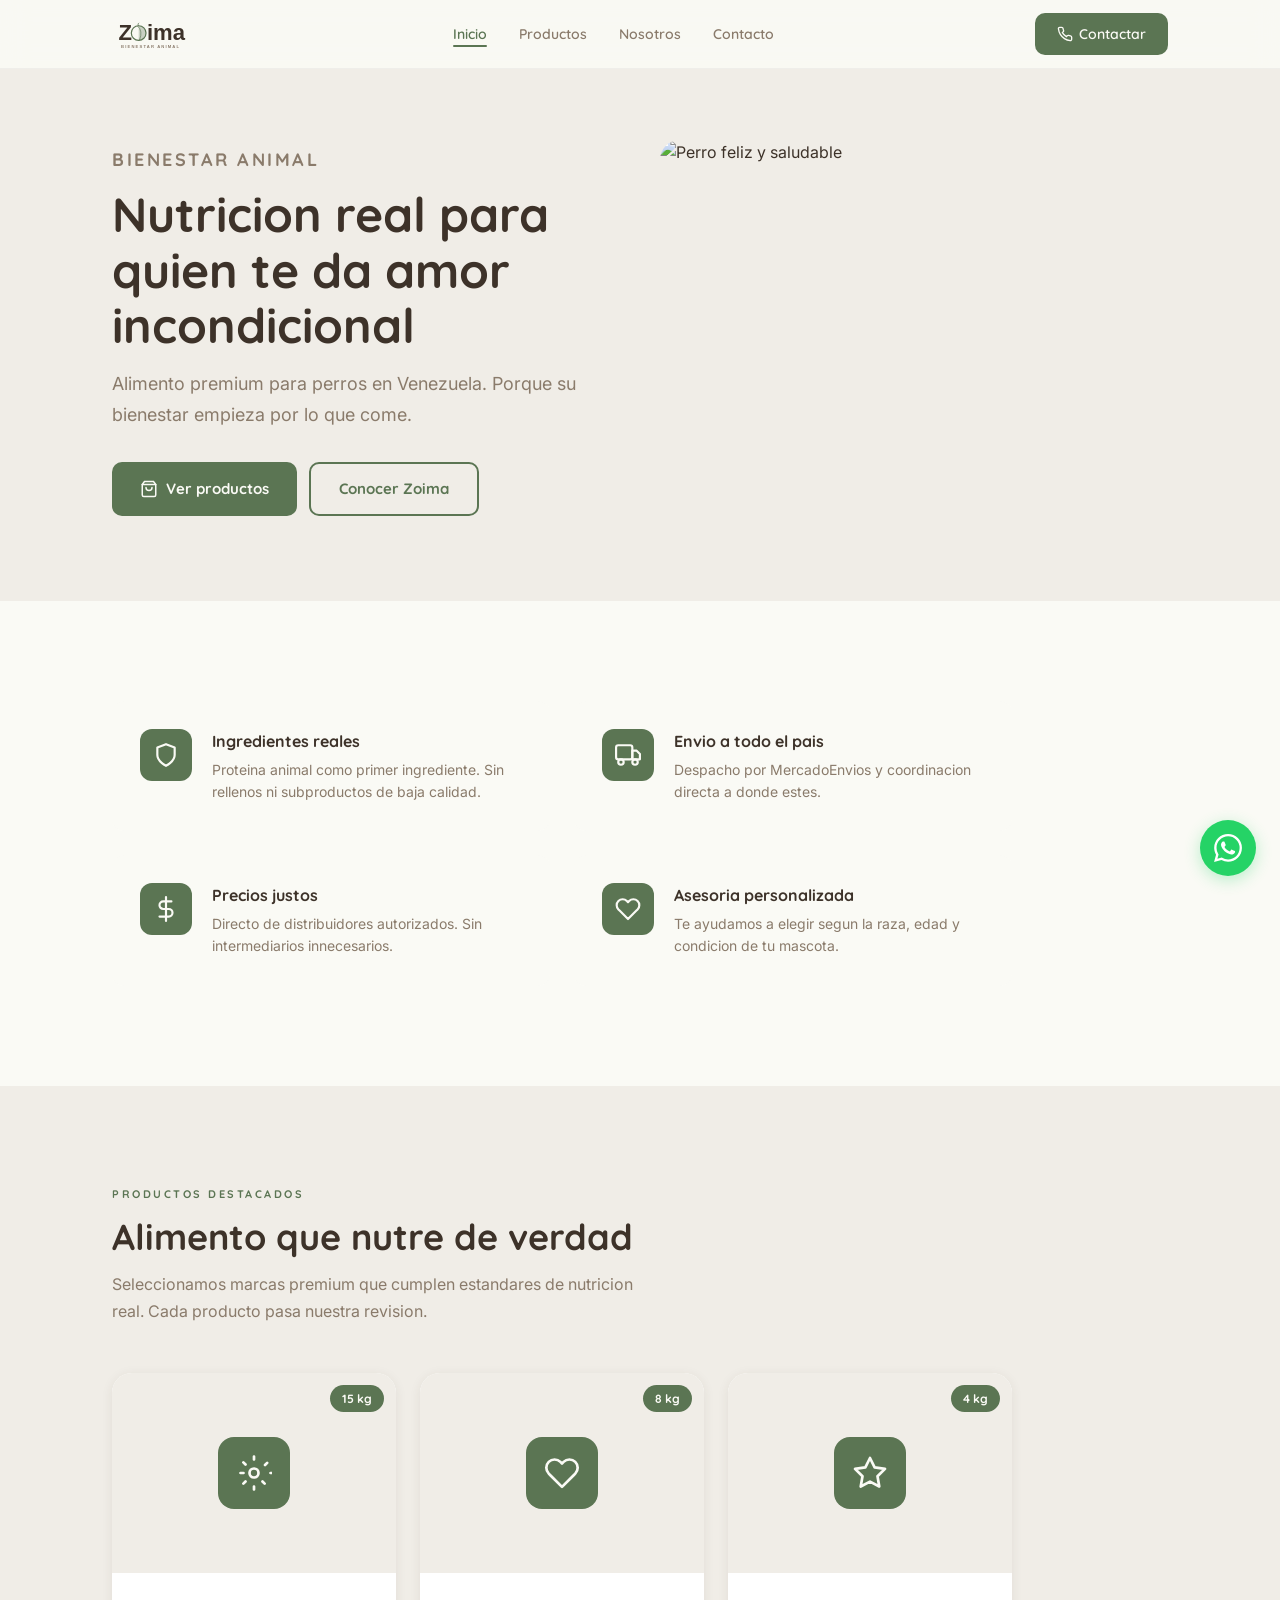
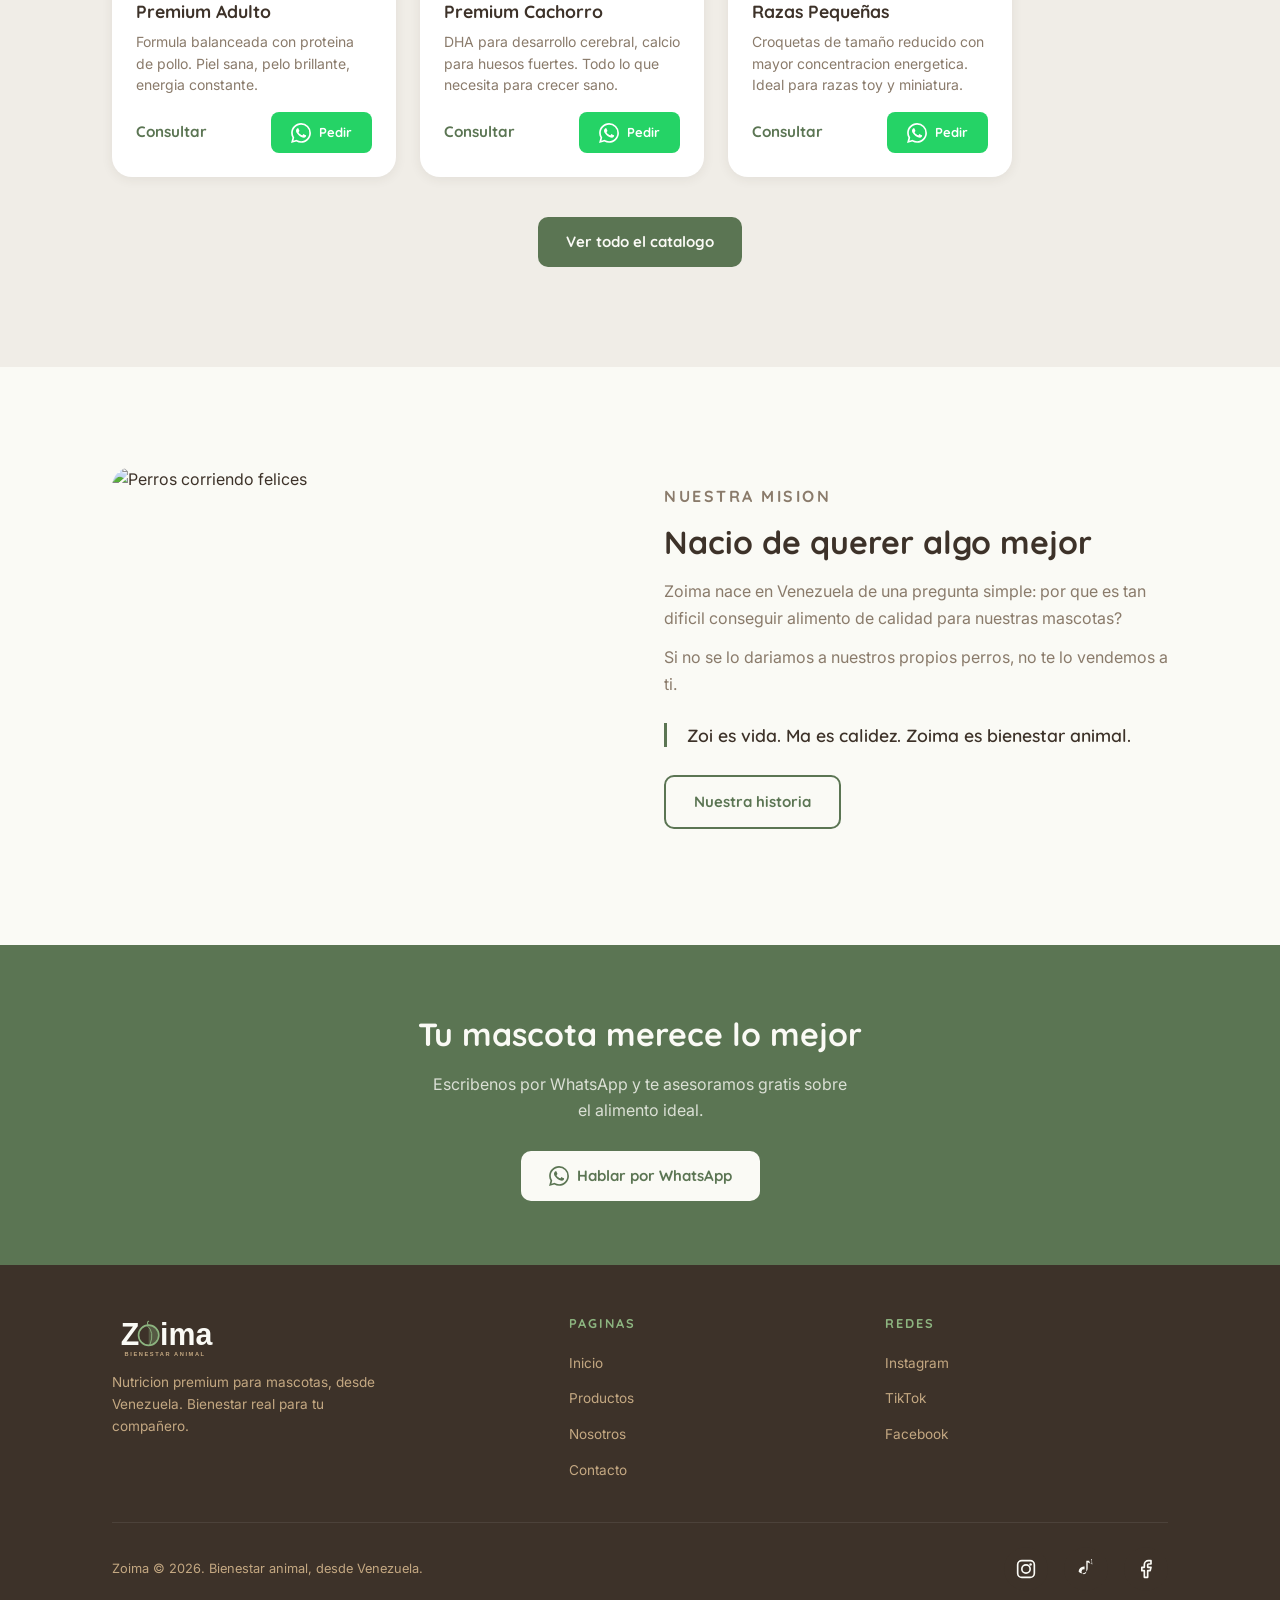
==== index.html @ d924e24e "feat: upgrade to multi-page site with product catalog - 4 pages: home, productos, nosotros, contacto" ====
<!DOCTYPE html>
<html lang="es">
<head>
<meta charset="UTF-8">
<meta name="viewport" content="width=device-width, initial-scale=1.0">
<title>Zoima — Bienestar Animal</title>
<meta name="description" content="Alimento premium para mascotas en Venezuela. Nutricion real para el bienestar de tu compañero.">
<link rel="icon" href="assets/favicon.svg" type="image/svg+xml">
<link rel="apple-touch-icon" href="assets/favicon-192.svg">
<link rel="canonical" href="https://zoi-ma.com/">
<meta property="og:title" content="Zoima — Bienestar Animal">
<meta property="og:description" content="Alimento premium para mascotas en Venezuela. Nutricion real para el bienestar de tu compañero.">
<meta property="og:type" content="website">
<meta property="og:url" content="https://zoi-ma.com/">
<link rel="preconnect" href="https://fonts.googleapis.com">
<link rel="preconnect" href="https://fonts.gstatic.com" crossorigin>
<link href="https://fonts.googleapis.com/css2?family=Quicksand:wght@500;600;700&family=Inter:wght@400;500;600&display=swap" rel="stylesheet">
<link rel="stylesheet" href="styles.css">
</head>
<body>

<!-- NAV -->
<nav id="nav">
  <div class="container">
    <a href="index.html"><img src="assets/logo-completo-claro.svg" alt="Zoima" class="logo-nav"></a>
    <ul class="nav-links">
      <li><a href="index.html" class="active">Inicio</a></li>
      <li><a href="productos.html">Productos</a></li>
      <li><a href="nosotros.html">Nosotros</a></li>
      <li><a href="contacto.html">Contacto</a></li>
    </ul>
    <a href="https://wa.me/584120000000?text=Hola%20Zoima!" class="nav-cta" target="_blank" rel="noopener">
      <svg width="16" height="16" viewBox="0 0 24 24" fill="none" stroke="currentColor" stroke-width="2" stroke-linecap="round"><path d="M22 16.92v3a2 2 0 01-2.18 2 19.79 19.79 0 01-8.63-3.07 19.5 19.5 0 01-6-6 19.79 19.79 0 01-3.07-8.67A2 2 0 014.11 2h3a2 2 0 012 1.72 12.84 12.84 0 00.7 2.81 2 2 0 01-.45 2.11L8.09 9.91a16 16 0 006 6l1.27-1.27a2 2 0 012.11-.45 12.84 12.84 0 002.81.7A2 2 0 0122 16.92z"/></svg>
      Contactar
    </a>
    <button class="hamburger" aria-label="Menu" onclick="document.getElementById('nav').classList.toggle('open')">
      <span></span><span></span><span></span>
    </button>
  </div>
</nav>

<!-- HERO -->
<section class="page-hero">
  <div class="container">
    <div class="page-hero-text">
      <p class="section-label">Bienestar animal</p>
      <h1>Nutricion real para quien te da amor incondicional</h1>
      <p>Alimento premium para perros en Venezuela. Porque su bienestar empieza por lo que come.</p>
      <div style="display:flex;gap:12px;flex-wrap:wrap">
        <a href="productos.html" class="btn btn-primary">
          <svg width="18" height="18" viewBox="0 0 24 24" fill="none" stroke="currentColor" stroke-width="2" stroke-linecap="round"><path d="M6 2L3 6v14a2 2 0 002 2h14a2 2 0 002-2V6l-3-4z"/><line x1="3" y1="6" x2="21" y2="6"/><path d="M16 10a4 4 0 01-8 0"/></svg>
          Ver productos
        </a>
        <a href="nosotros.html" class="btn btn-secondary">Conocer Zoima</a>
      </div>
    </div>
    <div class="page-hero-image">
      <img src="https://images.unsplash.com/photo-1587300003388-59208cc962cb?w=800&q=80&fit=crop" alt="Perro feliz y saludable" loading="eager">
    </div>
  </div>
</section>

<!-- HIGHLIGHTS -->
<section class="section">
  <div class="container">
    <div class="features-grid" style="max-width:900px">
      <div class="feature-card">
        <div class="feature-icon">
          <svg viewBox="0 0 24 24"><path d="M12 22s8-4 8-10V5l-8-3-8 3v7c0 6 8 10 8 10z"/></svg>
        </div>
        <div>
          <h3>Ingredientes reales</h3>
          <p>Proteina animal como primer ingrediente. Sin rellenos ni subproductos de baja calidad.</p>
        </div>
      </div>
      <div class="feature-card">
        <div class="feature-icon">
          <svg viewBox="0 0 24 24"><rect x="1" y="3" width="15" height="13" rx="2"/><polygon points="16 8 20 8 23 11 23 16 16 16 16 8"/><circle cx="5.5" cy="18.5" r="2.5"/><circle cx="18.5" cy="18.5" r="2.5"/></svg>
        </div>
        <div>
          <h3>Envio a todo el pais</h3>
          <p>Despacho por MercadoEnvios y coordinacion directa a donde estes.</p>
        </div>
      </div>
      <div class="feature-card">
        <div class="feature-icon">
          <svg viewBox="0 0 24 24"><line x1="12" y1="1" x2="12" y2="23"/><path d="M17 5H9.5a3.5 3.5 0 000 7h5a3.5 3.5 0 010 7H6"/></svg>
        </div>
        <div>
          <h3>Precios justos</h3>
          <p>Directo de distribuidores autorizados. Sin intermediarios innecesarios.</p>
        </div>
      </div>
      <div class="feature-card">
        <div class="feature-icon">
          <svg viewBox="0 0 24 24"><path d="M20.84 4.61a5.5 5.5 0 00-7.78 0L12 5.67l-1.06-1.06a5.5 5.5 0 00-7.78 7.78l1.06 1.06L12 21.23l7.78-7.78 1.06-1.06a5.5 5.5 0 000-7.78z"/></svg>
        </div>
        <div>
          <h3>Asesoria personalizada</h3>
          <p>Te ayudamos a elegir segun la raza, edad y condicion de tu mascota.</p>
        </div>
      </div>
    </div>
  </div>
</section>

<!-- PRODUCTOS DESTACADOS -->
<section class="section section-cream">
  <div class="container">
    <p class="section-label">Productos destacados</p>
    <h2 class="section-title">Alimento que nutre de verdad</h2>
    <p class="section-desc">Seleccionamos marcas premium que cumplen estandares de nutricion real. Cada producto pasa nuestra revision.</p>
    <div class="products-grid" style="max-width:900px">

      <a href="https://wa.me/584120000000?text=Hola%20Zoima!%20Me%20interesa%20el%20Alimento%20Premium%20Adulto%2015kg.%20%C2%BFTienen%20disponible?" class="product-card" target="_blank" rel="noopener">
        <div class="product-card-image">
          <div class="product-card-icon">
            <svg viewBox="0 0 24 24"><circle cx="12" cy="12" r="3"/><path d="M12 1v2m0 18v2m-9-11h2m18 0h2m-4.22-6.78l-1.42 1.42M6.34 17.66l-1.42 1.42m0-14.14l1.42 1.42m11.32 11.32l1.42 1.42"/></svg>
          </div>
          <span class="product-badge">15 kg</span>
        </div>
        <div class="product-card-body">
          <h3>Premium Adulto</h3>
          <p>Formula balanceada con proteina de pollo. Piel sana, pelo brillante, energia constante.</p>
          <div class="product-card-footer">
            <span class="product-price">Consultar</span>
            <span class="btn btn-whatsapp btn-sm">
              <svg viewBox="0 0 24 24"><path d="M17.472 14.382c-.297-.149-1.758-.867-2.03-.967-.273-.099-.471-.148-.67.15-.197.297-.767.966-.94 1.164-.173.199-.347.223-.644.075-.297-.15-1.255-.463-2.39-1.475-.883-.788-1.48-1.761-1.653-2.059-.173-.297-.018-.458.13-.606.134-.133.298-.347.446-.52.149-.174.198-.298.298-.497.099-.198.05-.371-.025-.52-.075-.149-.669-1.612-.916-2.207-.242-.579-.487-.5-.669-.51-.173-.008-.371-.01-.57-.01-.198 0-.52.074-.792.372-.272.297-1.04 1.016-1.04 2.479 0 1.462 1.065 2.875 1.213 3.074.149.198 2.096 3.2 5.077 4.487.709.306 1.262.489 1.694.625.712.227 1.36.195 1.871.118.571-.085 1.758-.719 2.006-1.413.248-.694.248-1.289.173-1.413-.074-.124-.272-.198-.57-.347m-5.421 7.403h-.004a9.87 9.87 0 01-5.031-1.378l-.361-.214-3.741.982.998-3.648-.235-.374a9.86 9.86 0 01-1.51-5.26c.001-5.45 4.436-9.884 9.888-9.884 2.64 0 5.122 1.03 6.988 2.898a9.825 9.825 0 012.893 6.994c-.003 5.45-4.437 9.884-9.885 9.884m8.413-18.297A11.815 11.815 0 0012.05 0C5.495 0 .16 5.335.157 11.892c0 2.096.547 4.142 1.588 5.945L.057 24l6.305-1.654a11.882 11.882 0 005.683 1.448h.005c6.554 0 11.89-5.335 11.893-11.893a11.821 11.821 0 00-3.48-8.413z"/></svg>
              Pedir
            </span>
          </div>
        </div>
      </a>

      <a href="https://wa.me/584120000000?text=Hola%20Zoima!%20Me%20interesa%20el%20Alimento%20Premium%20Cachorro%208kg.%20%C2%BFTienen%20disponible?" class="product-card" target="_blank" rel="noopener">
        <div class="product-card-image">
          <div class="product-card-icon">
            <svg viewBox="0 0 24 24"><path d="M20.84 4.61a5.5 5.5 0 00-7.78 0L12 5.67l-1.06-1.06a5.5 5.5 0 00-7.78 7.78l1.06 1.06L12 21.23l7.78-7.78 1.06-1.06a5.5 5.5 0 000-7.78z"/></svg>
          </div>
          <span class="product-badge">8 kg</span>
        </div>
        <div class="product-card-body">
          <h3>Premium Cachorro</h3>
          <p>DHA para desarrollo cerebral, calcio para huesos fuertes. Todo lo que necesita para crecer sano.</p>
          <div class="product-card-footer">
            <span class="product-price">Consultar</span>
            <span class="btn btn-whatsapp btn-sm">
              <svg viewBox="0 0 24 24"><path d="M17.472 14.382c-.297-.149-1.758-.867-2.03-.967-.273-.099-.471-.148-.67.15-.197.297-.767.966-.94 1.164-.173.199-.347.223-.644.075-.297-.15-1.255-.463-2.39-1.475-.883-.788-1.48-1.761-1.653-2.059-.173-.297-.018-.458.13-.606.134-.133.298-.347.446-.52.149-.174.198-.298.298-.497.099-.198.05-.371-.025-.52-.075-.149-.669-1.612-.916-2.207-.242-.579-.487-.5-.669-.51-.173-.008-.371-.01-.57-.01-.198 0-.52.074-.792.372-.272.297-1.04 1.016-1.04 2.479 0 1.462 1.065 2.875 1.213 3.074.149.198 2.096 3.2 5.077 4.487.709.306 1.262.489 1.694.625.712.227 1.36.195 1.871.118.571-.085 1.758-.719 2.006-1.413.248-.694.248-1.289.173-1.413-.074-.124-.272-.198-.57-.347m-5.421 7.403h-.004a9.87 9.87 0 01-5.031-1.378l-.361-.214-3.741.982.998-3.648-.235-.374a9.86 9.86 0 01-1.51-5.26c.001-5.45 4.436-9.884 9.888-9.884 2.64 0 5.122 1.03 6.988 2.898a9.825 9.825 0 012.893 6.994c-.003 5.45-4.437 9.884-9.885 9.884m8.413-18.297A11.815 11.815 0 0012.05 0C5.495 0 .16 5.335.157 11.892c0 2.096.547 4.142 1.588 5.945L.057 24l6.305-1.654a11.882 11.882 0 005.683 1.448h.005c6.554 0 11.89-5.335 11.893-11.893a11.821 11.821 0 00-3.48-8.413z"/></svg>
              Pedir
            </span>
          </div>
        </div>
      </a>

      <a href="https://wa.me/584120000000?text=Hola%20Zoima!%20Me%20interesa%20el%20Alimento%20Razas%20Peque%C3%B1as%204kg.%20%C2%BFTienen%20disponible?" class="product-card" target="_blank" rel="noopener">
        <div class="product-card-image">
          <div class="product-card-icon">
            <svg viewBox="0 0 24 24"><polygon points="12 2 15.09 8.26 22 9.27 17 14.14 18.18 21.02 12 17.77 5.82 21.02 7 14.14 2 9.27 8.91 8.26"/></svg>
          </div>
          <span class="product-badge">4 kg</span>
        </div>
        <div class="product-card-body">
          <h3>Razas Pequeñas</h3>
          <p>Croquetas de tamaño reducido con mayor concentracion energetica. Ideal para razas toy y miniatura.</p>
          <div class="product-card-footer">
            <span class="product-price">Consultar</span>
            <span class="btn btn-whatsapp btn-sm">
              <svg viewBox="0 0 24 24"><path d="M17.472 14.382c-.297-.149-1.758-.867-2.03-.967-.273-.099-.471-.148-.67.15-.197.297-.767.966-.94 1.164-.173.199-.347.223-.644.075-.297-.15-1.255-.463-2.39-1.475-.883-.788-1.48-1.761-1.653-2.059-.173-.297-.018-.458.13-.606.134-.133.298-.347.446-.52.149-.174.198-.298.298-.497.099-.198.05-.371-.025-.52-.075-.149-.669-1.612-.916-2.207-.242-.579-.487-.5-.669-.51-.173-.008-.371-.01-.57-.01-.198 0-.52.074-.792.372-.272.297-1.04 1.016-1.04 2.479 0 1.462 1.065 2.875 1.213 3.074.149.198 2.096 3.2 5.077 4.487.709.306 1.262.489 1.694.625.712.227 1.36.195 1.871.118.571-.085 1.758-.719 2.006-1.413.248-.694.248-1.289.173-1.413-.074-.124-.272-.198-.57-.347m-5.421 7.403h-.004a9.87 9.87 0 01-5.031-1.378l-.361-.214-3.741.982.998-3.648-.235-.374a9.86 9.86 0 01-1.51-5.26c.001-5.45 4.436-9.884 9.888-9.884 2.64 0 5.122 1.03 6.988 2.898a9.825 9.825 0 012.893 6.994c-.003 5.45-4.437 9.884-9.885 9.884m8.413-18.297A11.815 11.815 0 0012.05 0C5.495 0 .16 5.335.157 11.892c0 2.096.547 4.142 1.588 5.945L.057 24l6.305-1.654a11.882 11.882 0 005.683 1.448h.005c6.554 0 11.89-5.335 11.893-11.893a11.821 11.821 0 00-3.48-8.413z"/></svg>
              Pedir
            </span>
          </div>
        </div>
      </a>

    </div>
    <div style="text-align:center;margin-top:40px">
      <a href="productos.html" class="btn btn-primary">Ver todo el catalogo</a>
    </div>
  </div>
</section>

<!-- BRAND STORY SPLIT -->
<section class="section">
  <div class="container">
    <div class="split">
      <div class="split-image">
        <img src="https://images.unsplash.com/photo-1548199973-03cce0bbc87b?w=800&q=80&fit=crop" alt="Perros corriendo felices" loading="lazy">
      </div>
      <div class="split-text">
        <p class="section-label">Nuestra mision</p>
        <h2>Nacio de querer algo mejor</h2>
        <p>Zoima nace en Venezuela de una pregunta simple: por que es tan dificil conseguir alimento de calidad para nuestras mascotas?</p>
        <p>Si no se lo dariamos a nuestros propios perros, no te lo vendemos a ti.</p>
        <blockquote>Zoi es vida. Ma es calidez. Zoima es bienestar animal.</blockquote>
        <div style="margin-top:28px">
          <a href="nosotros.html" class="btn btn-secondary">Nuestra historia</a>
        </div>
      </div>
    </div>
  </div>
</section>

<!-- CTA BANNER -->
<section class="cta-banner">
  <div class="container">
    <h2>Tu mascota merece lo mejor</h2>
    <p>Escribenos por WhatsApp y te asesoramos gratis sobre el alimento ideal.</p>
    <a href="https://wa.me/584120000000?text=Hola%20Zoima!%20Necesito%20asesoria%20para%20el%20alimento%20de%20mi%20mascota." class="btn" target="_blank" rel="noopener">
      <svg width="20" height="20" viewBox="0 0 24 24" fill="currentColor"><path d="M17.472 14.382c-.297-.149-1.758-.867-2.03-.967-.273-.099-.471-.148-.67.15-.197.297-.767.966-.94 1.164-.173.199-.347.223-.644.075-.297-.15-1.255-.463-2.39-1.475-.883-.788-1.48-1.761-1.653-2.059-.173-.297-.018-.458.13-.606.134-.133.298-.347.446-.52.149-.174.198-.298.298-.497.099-.198.05-.371-.025-.52-.075-.149-.669-1.612-.916-2.207-.242-.579-.487-.5-.669-.51-.173-.008-.371-.01-.57-.01-.198 0-.52.074-.792.372-.272.297-1.04 1.016-1.04 2.479 0 1.462 1.065 2.875 1.213 3.074.149.198 2.096 3.2 5.077 4.487.709.306 1.262.489 1.694.625.712.227 1.36.195 1.871.118.571-.085 1.758-.719 2.006-1.413.248-.694.248-1.289.173-1.413-.074-.124-.272-.198-.57-.347m-5.421 7.403h-.004a9.87 9.87 0 01-5.031-1.378l-.361-.214-3.741.982.998-3.648-.235-.374a9.86 9.86 0 01-1.51-5.26c.001-5.45 4.436-9.884 9.888-9.884 2.64 0 5.122 1.03 6.988 2.898a9.825 9.825 0 012.893 6.994c-.003 5.45-4.437 9.884-9.885 9.884m8.413-18.297A11.815 11.815 0 0012.05 0C5.495 0 .16 5.335.157 11.892c0 2.096.547 4.142 1.588 5.945L.057 24l6.305-1.654a11.882 11.882 0 005.683 1.448h.005c6.554 0 11.89-5.335 11.893-11.893a11.821 11.821 0 00-3.48-8.413z"/></svg>
      Hablar por WhatsApp
    </a>
  </div>
</section>

<!-- FOOTER -->
<footer>
  <div class="container">
    <div class="footer-grid">
      <div class="footer-brand">
        <img src="assets/logo-completo-oscuro.svg" alt="Zoima" class="footer-logo">
        <p>Nutricion premium para mascotas, desde Venezuela. Bienestar real para tu compañero.</p>
      </div>
      <div class="footer-links">
        <h4>Paginas</h4>
        <ul>
          <li><a href="index.html">Inicio</a></li>
          <li><a href="productos.html">Productos</a></li>
          <li><a href="nosotros.html">Nosotros</a></li>
          <li><a href="contacto.html">Contacto</a></li>
        </ul>
      </div>
      <div class="footer-links">
        <h4>Redes</h4>
        <ul>
          <li><a href="#" target="_blank" rel="noopener">Instagram</a></li>
          <li><a href="#" target="_blank" rel="noopener">TikTok</a></li>
          <li><a href="#" target="_blank" rel="noopener">Facebook</a></li>
        </ul>
      </div>
    </div>
    <div class="footer-bottom">
      <p>Zoima &copy; 2026. Bienestar animal, desde Venezuela.</p>
      <div class="redes">
        <a href="#" aria-label="Instagram" target="_blank" rel="noopener"><svg viewBox="0 0 24 24"><rect x="2" y="2" width="20" height="20" rx="5" ry="5" fill="none" stroke="currentColor" stroke-width="2"/><circle cx="12" cy="12" r="5" fill="none" stroke="currentColor" stroke-width="2"/><circle cx="17.5" cy="6.5" r="1.5" fill="currentColor" stroke="none"/></svg></a>
        <a href="#" aria-label="TikTok" target="_blank" rel="noopener"><svg viewBox="0 0 24 24"><path d="M19.59 6.69a4.83 4.83 0 01-3.77-4.25V2h-3.45v13.67a2.89 2.89 0 01-2.88 2.5 2.89 2.89 0 01-2.89-2.89 2.89 2.89 0 012.89-2.89c.28 0 .54.04.79.12V9a6.27 6.27 0 00-.79-.05A6.34 6.34 0 003.15 15.3a6.34 6.34 0 0010.86-4.43v-7a8.16 8.16 0 004.77 1.53v-3.4a4.85 4.85 0 01-.19-5.31z" fill="currentColor"/></svg></a>
        <a href="#" aria-label="Facebook" target="_blank" rel="noopener"><svg viewBox="0 0 24 24"><path d="M18 2h-3a5 5 0 00-5 5v3H7v4h3v8h4v-8h3l1-4h-4V7a1 1 0 011-1h3z" fill="none" stroke="currentColor" stroke-width="2" stroke-linecap="round" stroke-linejoin="round"/></svg></a>
      </div>
    </div>
  </div>
</footer>

<!-- WHATSAPP FLOAT -->
<a href="https://wa.me/584120000000?text=Hola%20Zoima!" class="whatsapp-float" target="_blank" rel="noopener" aria-label="WhatsApp">
  <svg viewBox="0 0 24 24"><path d="M17.472 14.382c-.297-.149-1.758-.867-2.03-.967-.273-.099-.471-.148-.67.15-.197.297-.767.966-.94 1.164-.173.199-.347.223-.644.075-.297-.15-1.255-.463-2.39-1.475-.883-.788-1.48-1.761-1.653-2.059-.173-.297-.018-.458.13-.606.134-.133.298-.347.446-.52.149-.174.198-.298.298-.497.099-.198.05-.371-.025-.52-.075-.149-.669-1.612-.916-2.207-.242-.579-.487-.5-.669-.51-.173-.008-.371-.01-.57-.01-.198 0-.52.074-.792.372-.272.297-1.04 1.016-1.04 2.479 0 1.462 1.065 2.875 1.213 3.074.149.198 2.096 3.2 5.077 4.487.709.306 1.262.489 1.694.625.712.227 1.36.195 1.871.118.571-.085 1.758-.719 2.006-1.413.248-.694.248-1.289.173-1.413-.074-.124-.272-.198-.57-.347m-5.421 7.403h-.004a9.87 9.87 0 01-5.031-1.378l-.361-.214-3.741.982.998-3.648-.235-.374a9.86 9.86 0 01-1.51-5.26c.001-5.45 4.436-9.884 9.888-9.884 2.64 0 5.122 1.03 6.988 2.898a9.825 9.825 0 012.893 6.994c-.003 5.45-4.437 9.884-9.885 9.884m8.413-18.297A11.815 11.815 0 0012.05 0C5.495 0 .16 5.335.157 11.892c0 2.096.547 4.142 1.588 5.945L.057 24l6.305-1.654a11.882 11.882 0 005.683 1.448h.005c6.554 0 11.89-5.335 11.893-11.893a11.821 11.821 0 00-3.48-8.413z"/></svg>
</a>

<script>
window.addEventListener('scroll', () => {
  document.getElementById('nav').classList.toggle('scrolled', window.scrollY > 10);
});
</script>
</body>
</html>
---- styles.css ----
:root {
  --verde: #5B7553;
  --verde-claro: #8DB580;
  --crema: #F0EDE7;
  --terracota: #C47D5A;
  --carbon: #3D3229;
  --hoja: #8DB580;
  --blanco: #FAFAF5;
  --dorado: #C4A882;
  --gris-suave: #8A7B6B;
  --font-display: 'Quicksand', sans-serif;
  --font-body: 'Inter', sans-serif;
  --radius: 12px;
  --radius-lg: 20px;
  --shadow: 0 2px 12px rgba(61, 50, 41, 0.08);
  --shadow-hover: 0 8px 28px rgba(61, 50, 41, 0.14);
  --transition: 0.2s ease-out;
}

*, *::before, *::after { box-sizing: border-box; margin: 0; padding: 0; }
html { scroll-behavior: smooth; }

body {
  font-family: var(--font-body);
  color: var(--carbon);
  background: var(--blanco);
  line-height: 1.6;
  -webkit-font-smoothing: antialiased;
}

img, svg { display: block; max-width: 100%; }
a { color: inherit; text-decoration: none; }

.container {
  width: 100%;
  max-width: 1120px;
  margin: 0 auto;
  padding: 0 20px;
}

/* ─── NAV ─── */
nav {
  position: fixed;
  top: 0; left: 0; right: 0;
  z-index: 100;
  background: rgba(250, 250, 245, 0.92);
  backdrop-filter: blur(14px);
  -webkit-backdrop-filter: blur(14px);
  border-bottom: 1px solid rgba(61, 50, 41, 0.05);
  transition: box-shadow 0.3s ease-out;
}

nav.scrolled { box-shadow: 0 1px 8px rgba(61, 50, 41, 0.08); }

nav .container {
  display: flex;
  align-items: center;
  justify-content: space-between;
  height: 68px;
}

nav .logo-nav { height: 34px; width: auto; }

nav .nav-links {
  display: flex;
  gap: 32px;
  list-style: none;
  font-family: var(--font-display);
  font-weight: 600;
  font-size: 14px;
}

nav .nav-links a {
  color: var(--gris-suave);
  transition: color var(--transition);
  position: relative;
}

nav .nav-links a:hover,
nav .nav-links a.active { color: var(--verde); }

nav .nav-links a.active::after {
  content: '';
  position: absolute;
  bottom: -4px; left: 0; right: 0;
  height: 2px;
  background: var(--verde);
  border-radius: 1px;
}

nav .nav-cta {
  display: inline-flex;
  align-items: center;
  gap: 6px;
  background: var(--verde);
  color: var(--blanco);
  font-family: var(--font-display);
  font-weight: 600;
  font-size: 14px;
  padding: 10px 22px;
  border-radius: 10px;
  transition: background var(--transition);
}

nav .nav-cta:hover { background: #4a6344; }

.hamburger {
  display: none;
  background: none;
  border: none;
  cursor: pointer;
  padding: 8px;
}

.hamburger span {
  display: block;
  width: 22px;
  height: 2px;
  background: var(--carbon);
  margin: 5px 0;
  transition: transform 0.3s ease-out, opacity 0.2s ease-out;
}

/* ─── PAGE HERO ─── */
.page-hero {
  padding: 130px 0 60px;
  background: var(--crema);
}

.page-hero .container {
  display: grid;
  grid-template-columns: 1fr;
  gap: 40px;
  align-items: center;
}

.page-hero-text .section-label {
  margin-bottom: 12px;
}

.page-hero-text h1 {
  font-family: var(--font-display);
  font-weight: 700;
  font-size: clamp(2rem, 5vw, 3rem);
  color: var(--carbon);
  line-height: 1.15;
  margin-bottom: 16px;
}

.page-hero-text p {
  font-size: clamp(1rem, 2vw, 1.125rem);
  color: var(--gris-suave);
  max-width: 480px;
  line-height: 1.7;
  margin-bottom: 32px;
}

.page-hero-image {
  border-radius: var(--radius-lg);
  overflow: hidden;
  aspect-ratio: 4/3;
}

.page-hero-image img {
  width: 100%;
  height: 100%;
  object-fit: cover;
}

/* ─── SECTION BASICS ─── */
.section { padding: 80px 0; }
.section-dark { background: var(--carbon); color: var(--blanco); }
.section-cream { background: var(--crema); }

.section-label {
  font-family: var(--font-display);
  font-weight: 700;
  font-size: 11px;
  text-transform: uppercase;
  letter-spacing: 2.5px;
  color: var(--verde);
  margin-bottom: 12px;
}

.section-dark .section-label { color: var(--hoja); }

.section-title {
  font-family: var(--font-display);
  font-weight: 700;
  font-size: clamp(1.5rem, 3.5vw, 2.25rem);
  color: var(--carbon);
  line-height: 1.2;
  margin-bottom: 12px;
}

.section-dark .section-title { color: var(--blanco); }

.section-desc {
  color: var(--gris-suave);
  font-size: 1rem;
  max-width: 540px;
  line-height: 1.7;
  margin-bottom: 48px;
}

.section-dark .section-desc { color: var(--dorado); }
.section-center { text-align: center; }
.section-center .section-desc { margin-left: auto; margin-right: auto; }

/* ─── BUTTONS ─── */
.btn {
  display: inline-flex;
  align-items: center;
  gap: 8px;
  font-family: var(--font-display);
  font-weight: 700;
  font-size: 15px;
  padding: 13px 28px;
  border-radius: 10px;
  border: none;
  cursor: pointer;
  transition: background var(--transition), transform 0.15s ease-out, color var(--transition);
}

.btn:hover { transform: translateY(-1px); }

.btn-primary {
  background: var(--verde);
  color: var(--blanco);
}
.btn-primary:hover { background: #4a6344; }

.btn-secondary {
  background: transparent;
  color: var(--verde);
  border: 2px solid var(--verde);
}
.btn-secondary:hover { background: var(--verde); color: var(--blanco); }

.btn-whatsapp {
  background: #25D366;
  color: #fff;
}
.btn-whatsapp:hover { background: #1fb855; }

.btn-whatsapp svg { width: 20px; height: 20px; fill: #fff; }

.btn-sm {
  font-size: 13px;
  padding: 10px 20px;
  border-radius: 8px;
}

/* ─── PRODUCT CARDS ─── */
.products-grid {
  display: grid;
  grid-template-columns: 1fr;
  gap: 24px;
}

.product-card {
  background: var(--blanco);
  border-radius: var(--radius-lg);
  overflow: hidden;
  box-shadow: var(--shadow);
  transition: transform var(--transition), box-shadow var(--transition);
  display: flex;
  flex-direction: column;
}

.section-cream .product-card { background: #fff; }

.product-card:hover {
  transform: translateY(-4px);
  box-shadow: var(--shadow-hover);
}

.product-card-image {
  height: 200px;
  background: var(--crema);
  display: flex;
  align-items: center;
  justify-content: center;
  position: relative;
  overflow: hidden;
}

.product-card-image img {
  width: 100%;
  height: 100%;
  object-fit: cover;
}

.product-card-icon {
  width: 72px;
  height: 72px;
  background: var(--verde);
  border-radius: 16px;
  display: flex;
  align-items: center;
  justify-content: center;
}

.product-card-icon svg {
  width: 36px;
  height: 36px;
  fill: none;
  stroke: var(--blanco);
  stroke-width: 1.8;
  stroke-linecap: round;
  stroke-linejoin: round;
}

.product-badge {
  position: absolute;
  top: 12px; right: 12px;
  background: var(--verde);
  color: var(--blanco);
  font-family: var(--font-display);
  font-weight: 700;
  font-size: 12px;
  padding: 4px 12px;
  border-radius: 20px;
}

.product-card-body {
  padding: 24px;
  flex: 1;
  display: flex;
  flex-direction: column;
}

.product-card-body h3 {
  font-family: var(--font-display);
  font-weight: 700;
  font-size: 1.1rem;
  margin-bottom: 6px;
}

.product-card-body p {
  color: var(--gris-suave);
  font-size: 0.875rem;
  line-height: 1.55;
  flex: 1;
  margin-bottom: 16px;
}

.product-card-footer {
  display: flex;
  align-items: center;
  justify-content: space-between;
  gap: 12px;
}

.product-price {
  font-family: var(--font-display);
  font-weight: 700;
  font-size: 0.95rem;
  color: var(--verde);
}

/* ─── FEATURE CARDS (why zoima) ─── */
.features-grid {
  display: grid;
  grid-template-columns: 1fr;
  gap: 24px;
}

.feature-card {
  display: flex;
  gap: 20px;
  padding: 28px;
  background: rgba(250, 250, 245, 0.6);
  border-radius: var(--radius);
  transition: transform var(--transition);
}

.section-dark .feature-card { background: rgba(255, 255, 255, 0.06); }

.feature-card:hover { transform: translateY(-2px); }

.feature-icon {
  flex-shrink: 0;
  width: 52px;
  height: 52px;
  background: var(--verde);
  border-radius: 12px;
  display: flex;
  align-items: center;
  justify-content: center;
}

.section-dark .feature-icon { background: rgba(141, 181, 128, 0.2); }

.feature-icon svg {
  width: 26px;
  height: 26px;
  fill: none;
  stroke: var(--blanco);
  stroke-width: 2;
  stroke-linecap: round;
  stroke-linejoin: round;
}

.section-dark .feature-icon svg { stroke: var(--hoja); }

.feature-card h3 {
  font-family: var(--font-display);
  font-weight: 700;
  font-size: 1rem;
  margin-bottom: 4px;
}

.feature-card p {
  color: var(--gris-suave);
  font-size: 0.875rem;
  line-height: 1.6;
}

.section-dark .feature-card h3 { color: var(--blanco); }
.section-dark .feature-card p { color: var(--dorado); }

/* ─── IMAGE + TEXT SECTIONS ─── */
.split {
  display: grid;
  grid-template-columns: 1fr;
  gap: 48px;
  align-items: center;
}

.split-image {
  border-radius: var(--radius-lg);
  overflow: hidden;
  aspect-ratio: 4/3;
}

.split-image img {
  width: 100%;
  height: 100%;
  object-fit: cover;
}

.split-text h2 {
  font-family: var(--font-display);
  font-weight: 700;
  font-size: clamp(1.5rem, 3.5vw, 2rem);
  line-height: 1.25;
  margin-bottom: 16px;
}

.split-text p {
  color: var(--gris-suave);
  font-size: 1rem;
  line-height: 1.7;
  margin-bottom: 12px;
}

.split-text blockquote {
  margin-top: 24px;
  padding-left: 20px;
  border-left: 3px solid var(--verde);
  font-family: var(--font-display);
  font-weight: 600;
  font-size: 1.1rem;
  color: var(--carbon);
  line-height: 1.4;
}

/* ─── STATS ROW ─── */
.stats {
  display: grid;
  grid-template-columns: repeat(2, 1fr);
  gap: 24px;
  margin-top: 40px;
}

.stat {
  text-align: center;
  padding: 24px 16px;
  background: rgba(91, 117, 83, 0.06);
  border-radius: var(--radius);
}

.stat-number {
  font-family: var(--font-display);
  font-weight: 700;
  font-size: 2rem;
  color: var(--verde);
  line-height: 1;
  margin-bottom: 4px;
}

.stat-label {
  font-size: 0.8rem;
  color: var(--gris-suave);
  font-weight: 500;
}

/* ─── CTA BANNER ─── */
.cta-banner {
  padding: 64px 0;
  background: var(--verde);
  text-align: center;
}

.cta-banner h2 {
  font-family: var(--font-display);
  font-weight: 700;
  font-size: clamp(1.5rem, 3.5vw, 2rem);
  color: var(--blanco);
  margin-bottom: 12px;
}

.cta-banner p {
  color: rgba(250, 250, 245, 0.8);
  font-size: 1rem;
  margin-bottom: 28px;
  max-width: 420px;
  margin-left: auto;
  margin-right: auto;
}

.cta-banner .btn {
  background: var(--blanco);
  color: var(--verde);
}

.cta-banner .btn:hover { background: var(--crema); }

/* ─── SOCIAL LINKS ─── */
.redes {
  display: flex;
  gap: 16px;
  justify-content: center;
}

.redes a {
  display: flex;
  align-items: center;
  justify-content: center;
  width: 44px;
  height: 44px;
  border-radius: 50%;
  background: var(--carbon);
  color: var(--blanco);
  transition: background var(--transition), transform 0.15s ease-out;
}

.redes a:hover { background: var(--verde); transform: translateY(-2px); }
.redes a svg { width: 20px; height: 20px; fill: currentColor; }

/* ─── FOOTER ─── */
footer {
  padding: 48px 0 32px;
  background: var(--carbon);
}

.footer-grid {
  display: grid;
  grid-template-columns: 1fr;
  gap: 32px;
  margin-bottom: 40px;
}

.footer-brand .footer-logo {
  width: 110px;
  margin-bottom: 12px;
}

.footer-brand p {
  font-size: 0.85rem;
  color: var(--dorado);
  line-height: 1.6;
  max-width: 280px;
}

.footer-links h4 {
  font-family: var(--font-display);
  font-weight: 700;
  font-size: 0.8rem;
  text-transform: uppercase;
  letter-spacing: 2px;
  color: var(--hoja);
  margin-bottom: 16px;
}

.footer-links ul {
  list-style: none;
  display: flex;
  flex-direction: column;
  gap: 10px;
}

.footer-links a {
  font-size: 0.85rem;
  color: var(--dorado);
  transition: color var(--transition);
}

.footer-links a:hover { color: var(--blanco); }

.footer-bottom {
  border-top: 1px solid rgba(250, 250, 245, 0.08);
  padding-top: 24px;
  display: flex;
  flex-wrap: wrap;
  justify-content: space-between;
  align-items: center;
  gap: 16px;
}

.footer-bottom p {
  font-size: 0.8rem;
  color: var(--dorado);
}

/* ─── WHATSAPP FLOAT ─── */
.whatsapp-float {
  position: fixed;
  bottom: 24px;
  right: 24px;
  z-index: 90;
  width: 56px;
  height: 56px;
  border-radius: 50%;
  background: #25D366;
  display: flex;
  align-items: center;
  justify-content: center;
  box-shadow: 0 4px 16px rgba(37, 211, 102, 0.3);
  transition: transform var(--transition);
}

.whatsapp-float:hover { transform: scale(1.08); }
.whatsapp-float svg { width: 28px; height: 28px; fill: #fff; }

/* ─── CONTACT FORM AREA ─── */
.contact-methods {
  display: grid;
  grid-template-columns: 1fr;
  gap: 24px;
}

.contact-card {
  padding: 32px;
  border-radius: var(--radius-lg);
  background: var(--blanco);
  box-shadow: var(--shadow);
  text-align: center;
}

.section-cream .contact-card { background: #fff; }

.contact-card-icon {
  width: 56px;
  height: 56px;
  border-radius: 14px;
  background: var(--crema);
  display: flex;
  align-items: center;
  justify-content: center;
  margin: 0 auto 16px;
}

.contact-card-icon svg {
  width: 28px;
  height: 28px;
  stroke: var(--verde);
  fill: none;
  stroke-width: 2;
  stroke-linecap: round;
  stroke-linejoin: round;
}

.contact-card h3 {
  font-family: var(--font-display);
  font-weight: 700;
  font-size: 1.1rem;
  margin-bottom: 8px;
}

.contact-card p {
  color: var(--gris-suave);
  font-size: 0.875rem;
  line-height: 1.6;
  margin-bottom: 20px;
}

/* ─── RESPONSIVE ─── */
@media (min-width: 640px) {
  .products-grid { grid-template-columns: repeat(2, 1fr); }
  .features-grid { grid-template-columns: repeat(2, 1fr); }
  .contact-methods { grid-template-columns: repeat(2, 1fr); }
  .stats { grid-template-columns: repeat(4, 1fr); }
}

@media (min-width: 768px) {
  .container { padding: 0 32px; }
  .page-hero .container { grid-template-columns: 1fr 1fr; }
  .split { grid-template-columns: 1fr 1fr; }
  .split.reverse .split-image { order: -1; }
  .footer-grid { grid-template-columns: 1.5fr 1fr 1fr; }
}

@media (min-width: 1024px) {
  .section { padding: 100px 0; }
  .page-hero { padding: 140px 0 80px; }
  .products-grid { grid-template-columns: repeat(3, 1fr); }
}

@media (max-width: 639px) {
  nav .nav-links { display: none; }
  .hamburger { display: block; }
  nav .nav-cta { display: none; }

  nav.open .nav-links {
    display: flex;
    flex-direction: column;
    position: absolute;
    top: 68px; left: 0; right: 0;
    background: var(--blanco);
    padding: 24px 20px;
    border-bottom: 1px solid rgba(61, 50, 41, 0.08);
    gap: 16px;
  }
}

nav.open .hamburger span:nth-child(1) { transform: rotate(45deg) translate(5px, 5px); }
nav.open .hamburger span:nth-child(2) { opacity: 0; }
nav.open .hamburger span:nth-child(3) { transform: rotate(-45deg) translate(5px, -5px); }

/* ─── PRODUCT FILTER TABS ─── */
.filter-tabs {
  display: flex;
  gap: 8px;
  flex-wrap: wrap;
  margin-bottom: 36px;
}

.filter-tab {
  font-family: var(--font-display);
  font-weight: 600;
  font-size: 13px;
  padding: 8px 20px;
  border-radius: 20px;
  border: 2px solid rgba(61, 50, 41, 0.1);
  background: transparent;
  color: var(--gris-suave);
  cursor: pointer;
  transition: all var(--transition);
}

.filter-tab:hover,
.filter-tab.active {
  background: var(--verde);
  color: var(--blanco);
  border-color: var(--verde);
}

/* ─── IMAGE GRID (about page) ─── */
.image-mosaic {
  display: grid;
  grid-template-columns: 1fr 1fr;
  gap: 16px;
}

.image-mosaic .mosaic-item {
  border-radius: var(--radius);
  overflow: hidden;
  aspect-ratio: 1;
}

.image-mosaic .mosaic-item:first-child {
  grid-row: span 2;
  aspect-ratio: auto;
}

.image-mosaic img {
  width: 100%;
  height: 100%;
  object-fit: cover;
}

/* ─── TESTIMONIAL ─── */
.testimonial {
  max-width: 560px;
  margin: 0 auto;
  text-align: center;
  padding: 48px 32px;
}

.testimonial .leaf-icon {
  width: 64px;
  height: 64px;
  margin: 0 auto 20px;
}

.testimonial blockquote {
  font-family: var(--font-display);
  font-weight: 600;
  font-size: 1.25rem;
  color: var(--carbon);
  line-height: 1.4;
}

.section-dark .testimonial blockquote { color: var(--blanco); }
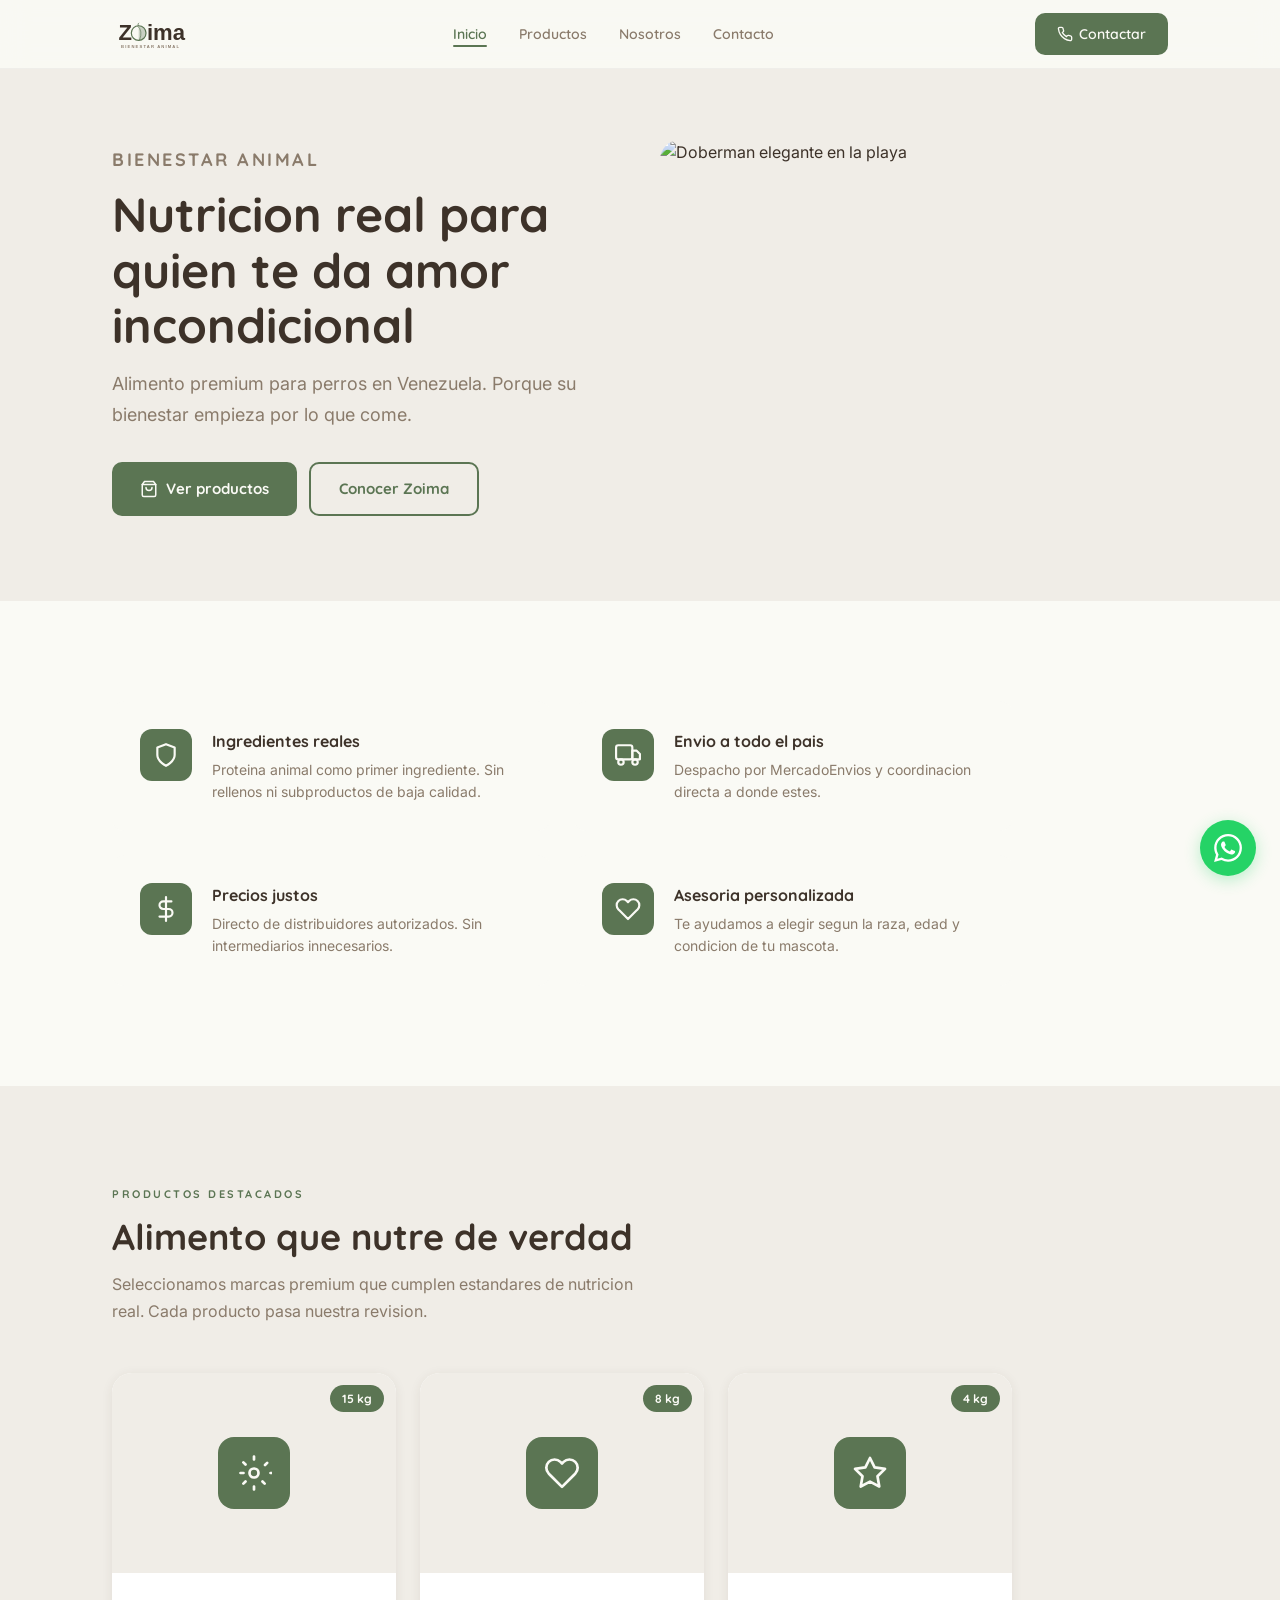
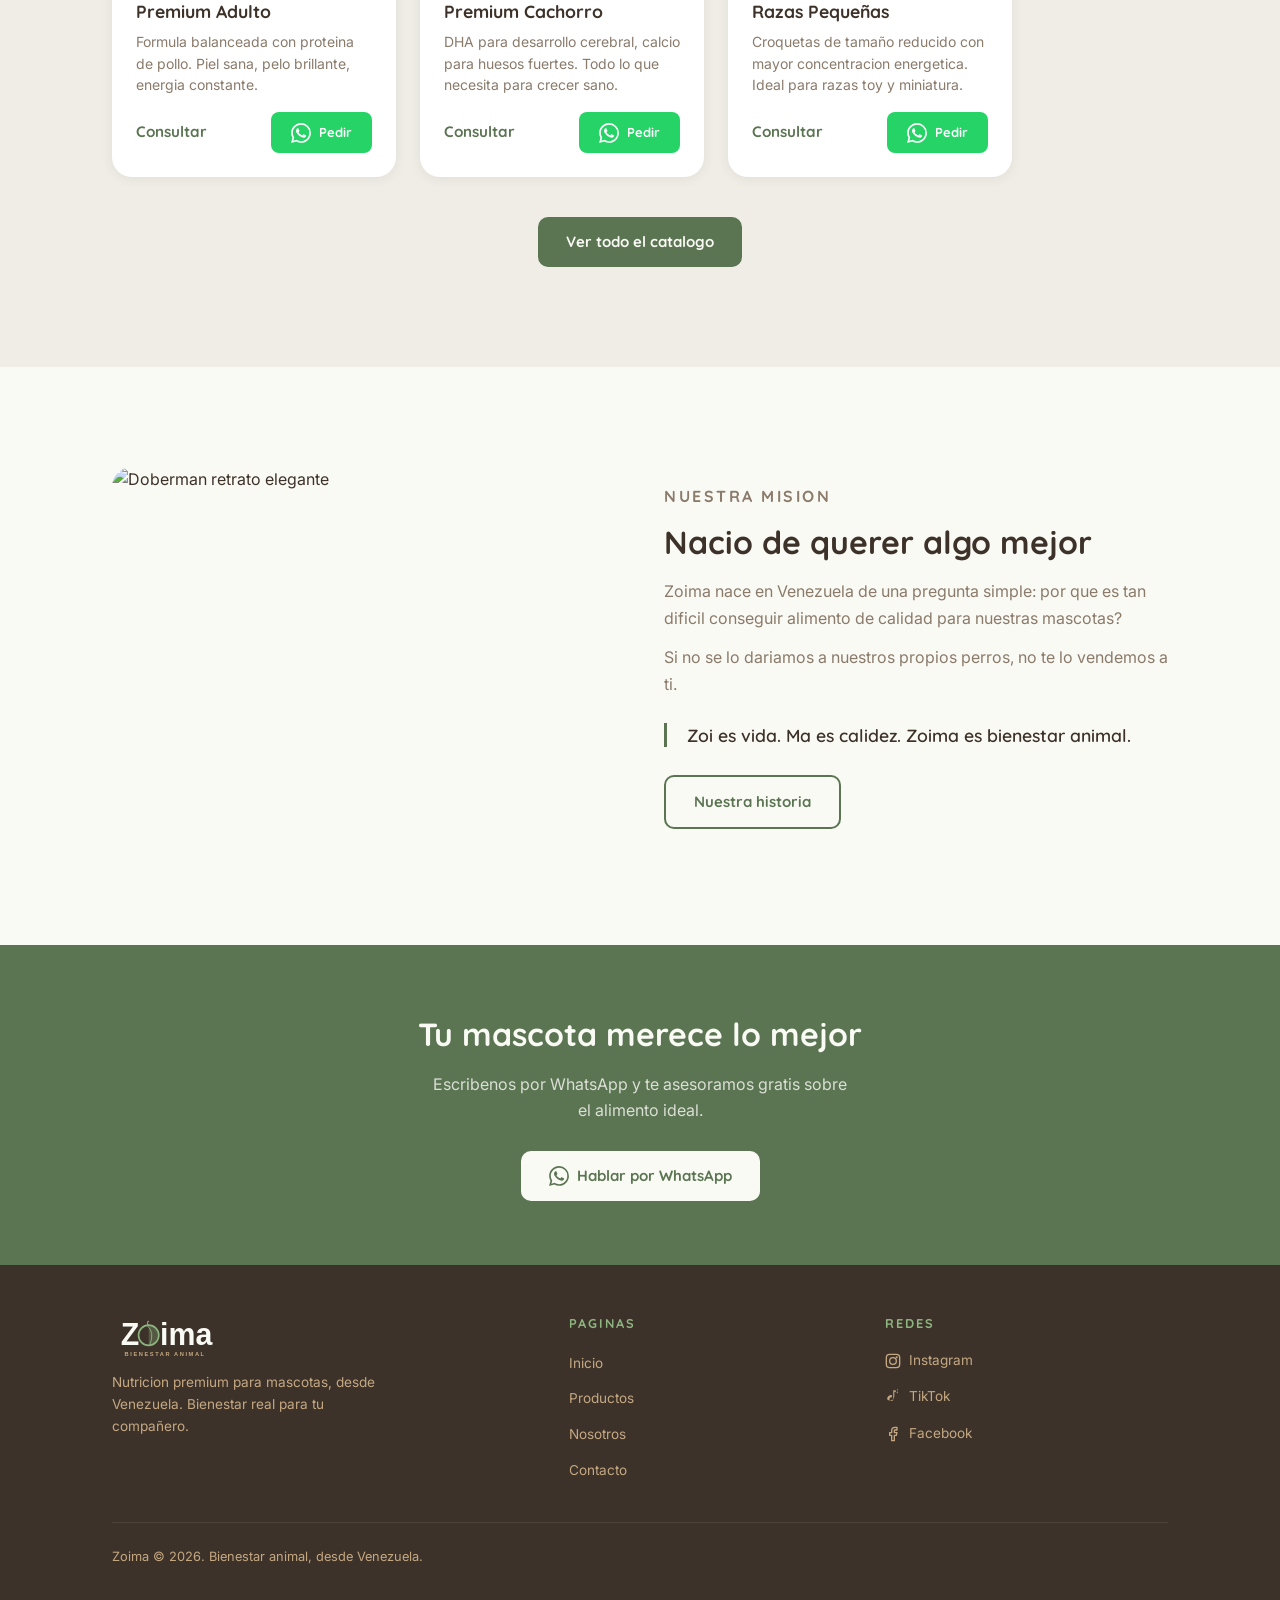
==== commit 84828bb7: "feat: add Doberman imagery, fix footer with social icons - Replace generic dog photos with Doberman " ====
--- a/index.html
+++ b/index.html
@@ -55,7 +55,7 @@
       </div>
     </div>
     <div class="page-hero-image">
-      <img src="https://images.unsplash.com/photo-1587300003388-59208cc962cb?w=800&q=80&fit=crop" alt="Perro feliz y saludable" loading="eager">
+      <img src="https://images.unsplash.com/photo-1588095210434-3a062445f093?w=800&q=80&fit=crop" alt="Doberman elegante en la playa" loading="eager">
     </div>
   </div>
 </section>
@@ -184,7 +184,7 @@
   <div class="container">
     <div class="split">
       <div class="split-image">
-        <img src="https://images.unsplash.com/photo-1548199973-03cce0bbc87b?w=800&q=80&fit=crop" alt="Perros corriendo felices" loading="lazy">
+        <img src="https://images.unsplash.com/photo-1599586477491-f86db60c0c1c?w=800&q=80&fit=crop" alt="Doberman retrato elegante" loading="lazy">
       </div>
       <div class="split-text">
         <p class="section-label">Nuestra mision</p>
@@ -232,19 +232,14 @@
       <div class="footer-links">
         <h4>Redes</h4>
         <ul>
-          <li><a href="#" target="_blank" rel="noopener">Instagram</a></li>
-          <li><a href="#" target="_blank" rel="noopener">TikTok</a></li>
-          <li><a href="#" target="_blank" rel="noopener">Facebook</a></li>
+          <li><a href="#" target="_blank" rel="noopener"><svg viewBox="0 0 24 24" fill="none" stroke="currentColor" stroke-width="2"><rect x="2" y="2" width="20" height="20" rx="5" ry="5"/><circle cx="12" cy="12" r="5"/><circle cx="17.5" cy="6.5" r="1.5" fill="currentColor" stroke="none"/></svg>Instagram</a></li>
+          <li><a href="#" target="_blank" rel="noopener"><svg viewBox="0 0 24 24" fill="currentColor" stroke="none"><path d="M19.59 6.69a4.83 4.83 0 01-3.77-4.25V2h-3.45v13.67a2.89 2.89 0 01-2.88 2.5 2.89 2.89 0 01-2.89-2.89 2.89 2.89 0 012.89-2.89c.28 0 .54.04.79.12V9a6.27 6.27 0 00-.79-.05A6.34 6.34 0 003.15 15.3a6.34 6.34 0 0010.86-4.43v-7a8.16 8.16 0 004.77 1.53v-3.4a4.85 4.85 0 01-.19-5.31z"/></svg>TikTok</a></li>
+          <li><a href="#" target="_blank" rel="noopener"><svg viewBox="0 0 24 24" fill="none" stroke="currentColor" stroke-width="2" stroke-linecap="round" stroke-linejoin="round"><path d="M18 2h-3a5 5 0 00-5 5v3H7v4h3v8h4v-8h3l1-4h-4V7a1 1 0 011-1h3z"/></svg>Facebook</a></li>
         </ul>
       </div>
     </div>
     <div class="footer-bottom">
       <p>Zoima &copy; 2026. Bienestar animal, desde Venezuela.</p>
-      <div class="redes">
-        <a href="#" aria-label="Instagram" target="_blank" rel="noopener"><svg viewBox="0 0 24 24"><rect x="2" y="2" width="20" height="20" rx="5" ry="5" fill="none" stroke="currentColor" stroke-width="2"/><circle cx="12" cy="12" r="5" fill="none" stroke="currentColor" stroke-width="2"/><circle cx="17.5" cy="6.5" r="1.5" fill="currentColor" stroke="none"/></svg></a>
-        <a href="#" aria-label="TikTok" target="_blank" rel="noopener"><svg viewBox="0 0 24 24"><path d="M19.59 6.69a4.83 4.83 0 01-3.77-4.25V2h-3.45v13.67a2.89 2.89 0 01-2.88 2.5 2.89 2.89 0 01-2.89-2.89 2.89 2.89 0 012.89-2.89c.28 0 .54.04.79.12V9a6.27 6.27 0 00-.79-.05A6.34 6.34 0 003.15 15.3a6.34 6.34 0 0010.86-4.43v-7a8.16 8.16 0 004.77 1.53v-3.4a4.85 4.85 0 01-.19-5.31z" fill="currentColor"/></svg></a>
-        <a href="#" aria-label="Facebook" target="_blank" rel="noopener"><svg viewBox="0 0 24 24"><path d="M18 2h-3a5 5 0 00-5 5v3H7v4h3v8h4v-8h3l1-4h-4V7a1 1 0 011-1h3z" fill="none" stroke="currentColor" stroke-width="2" stroke-linecap="round" stroke-linejoin="round"/></svg></a>
-      </div>
     </div>
   </div>
 </footer>
--- a/styles.css
+++ b/styles.css
@@ -595,9 +595,18 @@
   font-size: 0.85rem;
   color: var(--dorado);
   transition: color var(--transition);
+  display: inline-flex;
+  align-items: center;
+  gap: 8px;
 }
 
 .footer-links a:hover { color: var(--blanco); }
+
+.footer-links a svg {
+  width: 16px;
+  height: 16px;
+  flex-shrink: 0;
+}
 
 .footer-bottom {
   border-top: 1px solid rgba(250, 250, 245, 0.08);
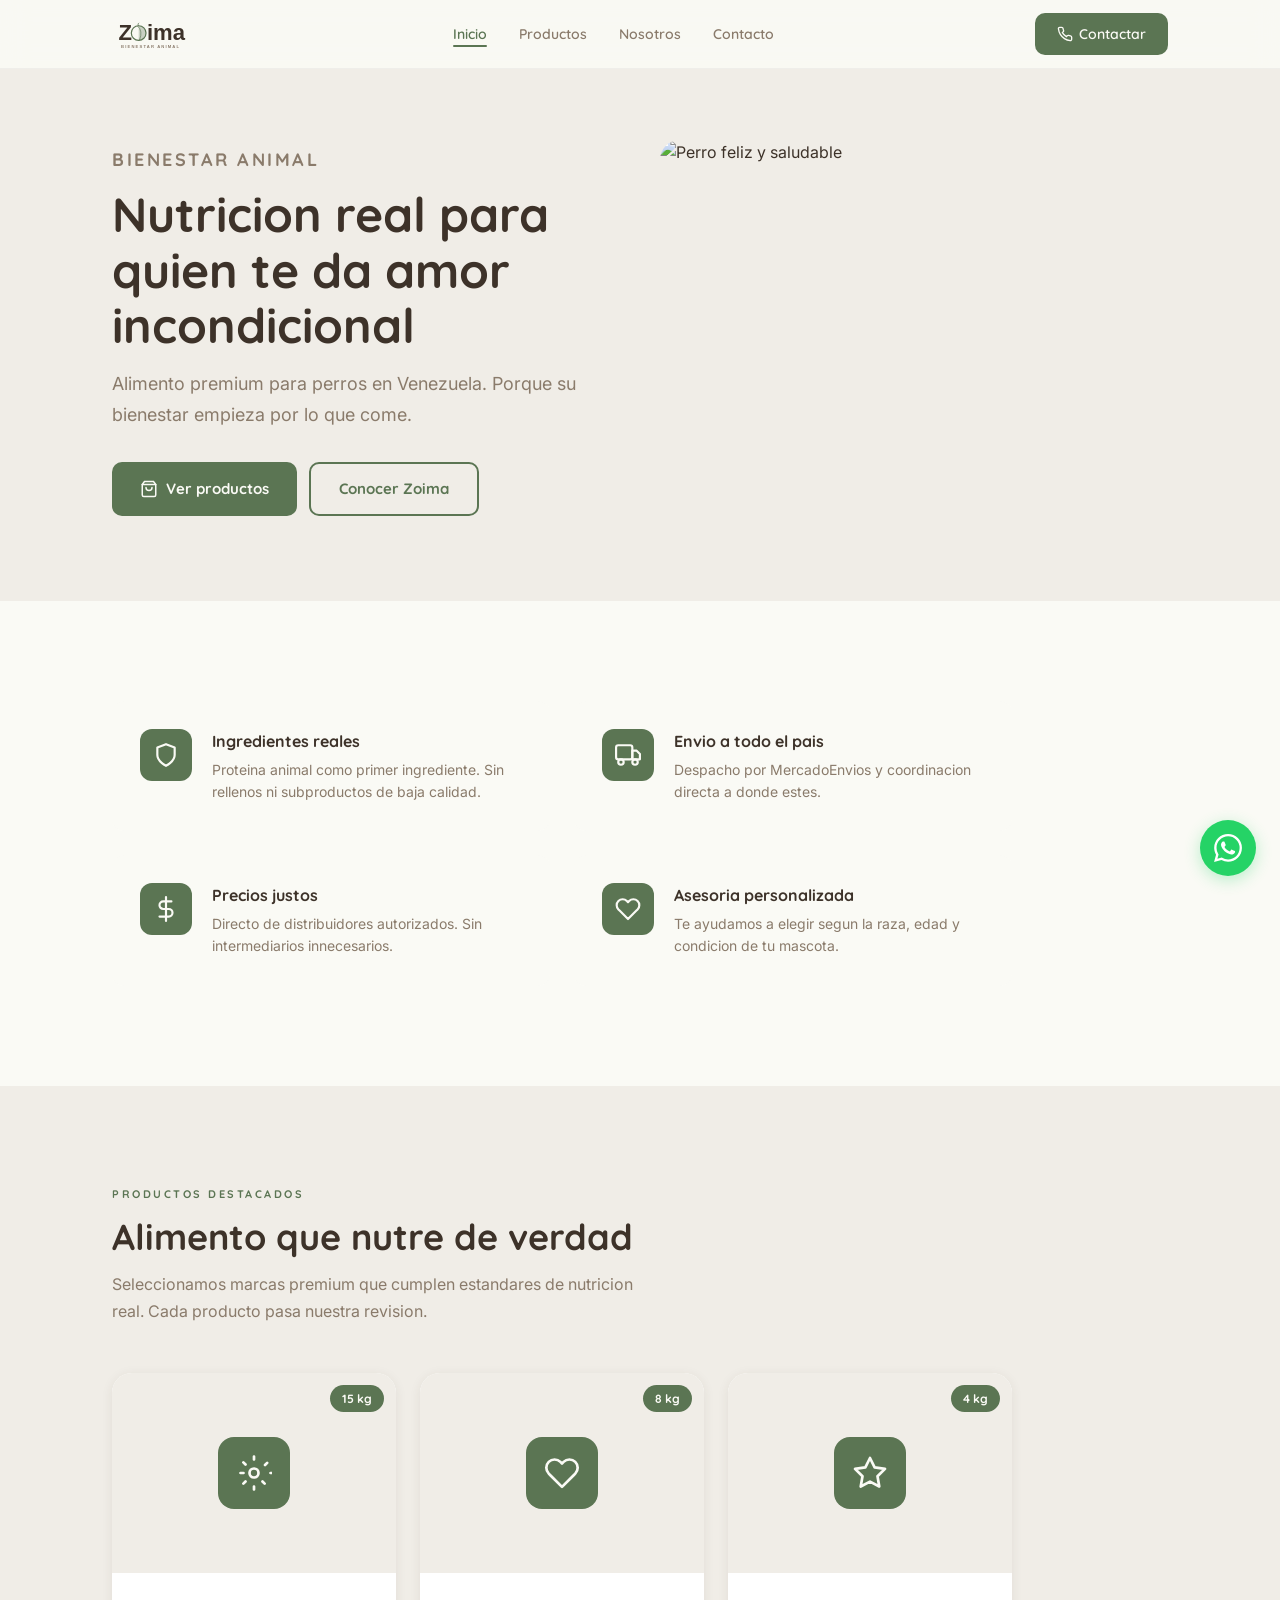
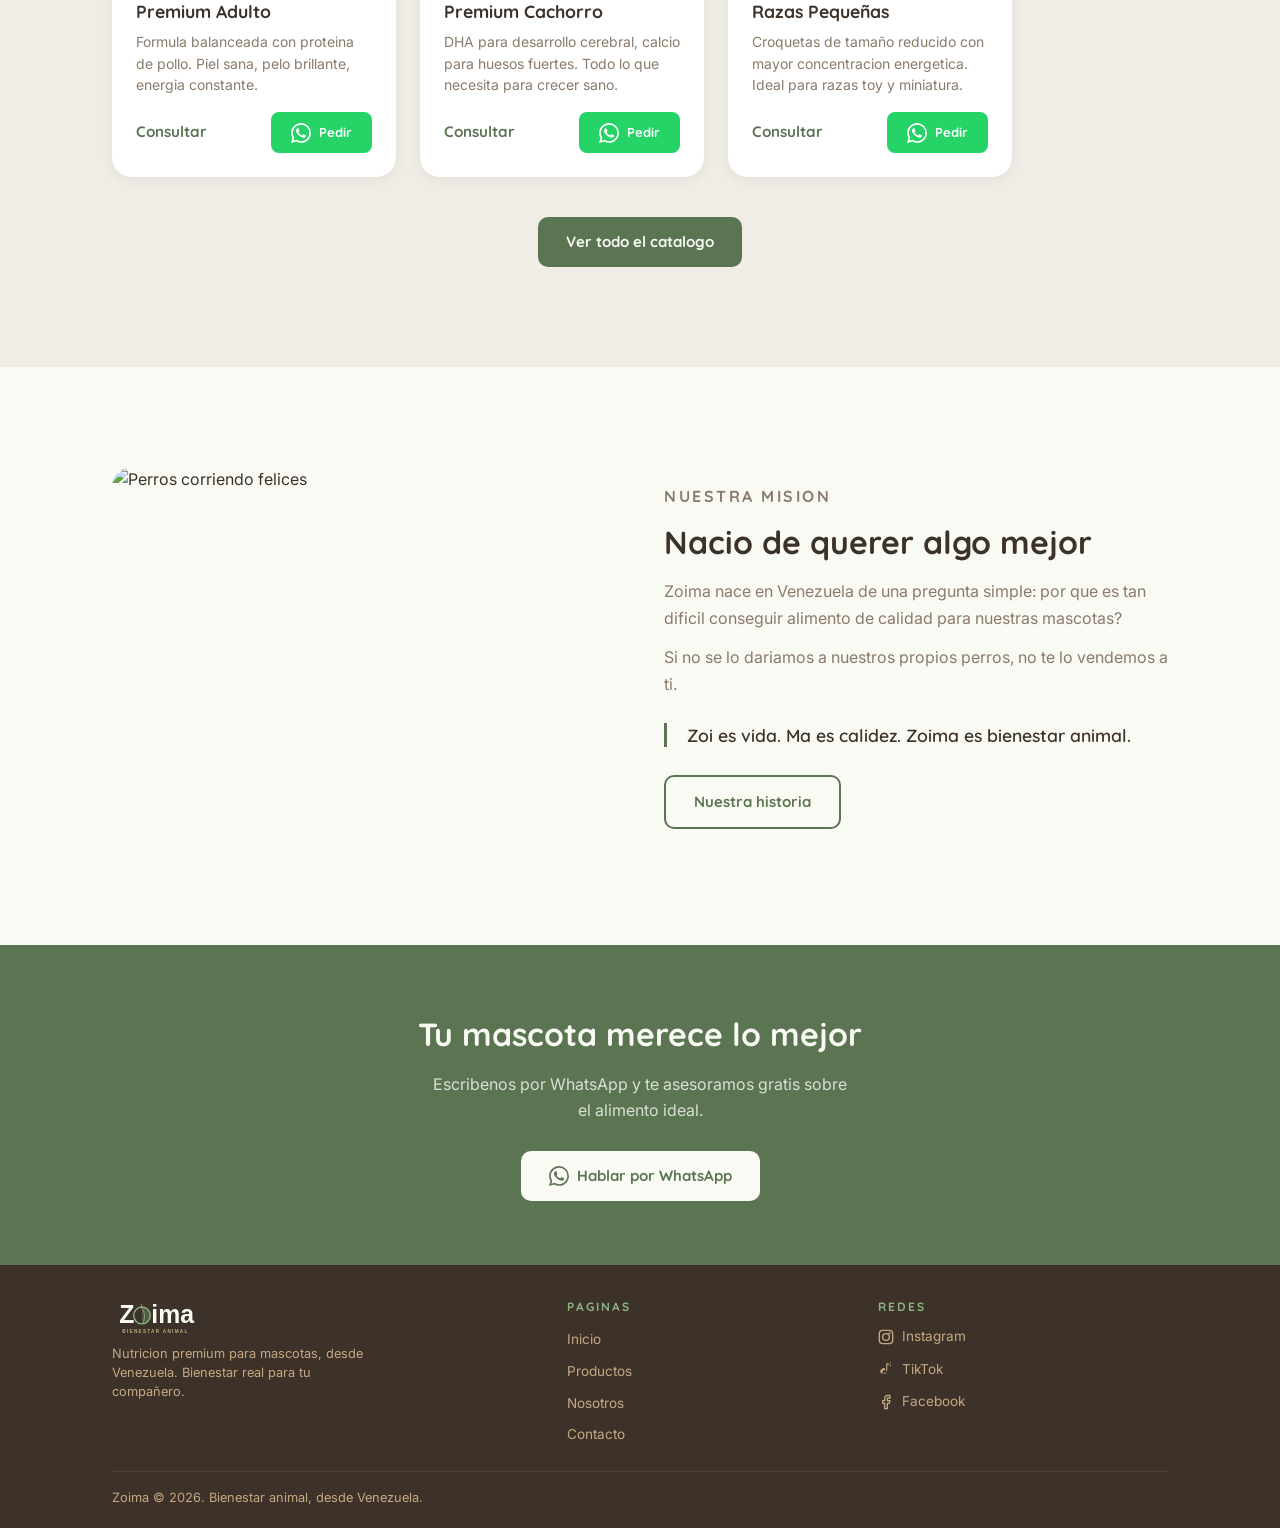
==== commit 0a0866fd: "fix: revert Doberman images, slim down footer - Revert all dog photos to original versions - Reduce " ====
--- a/index.html
+++ b/index.html
@@ -55,7 +55,7 @@
       </div>
     </div>
     <div class="page-hero-image">
-      <img src="https://images.unsplash.com/photo-1588095210434-3a062445f093?w=800&q=80&fit=crop" alt="Doberman elegante en la playa" loading="eager">
+      <img src="https://images.unsplash.com/photo-1587300003388-59208cc962cb?w=800&q=80&fit=crop" alt="Perro feliz y saludable" loading="eager">
     </div>
   </div>
 </section>
@@ -184,7 +184,7 @@
   <div class="container">
     <div class="split">
       <div class="split-image">
-        <img src="https://images.unsplash.com/photo-1599586477491-f86db60c0c1c?w=800&q=80&fit=crop" alt="Doberman retrato elegante" loading="lazy">
+        <img src="https://images.unsplash.com/photo-1548199973-03cce0bbc87b?w=800&q=80&fit=crop" alt="Perros corriendo felices" loading="lazy">
       </div>
       <div class="split-text">
         <p class="section-label">Nuestra mision</p>
--- a/styles.css
+++ b/styles.css
@@ -551,44 +551,44 @@
 
 /* ─── FOOTER ─── */
 footer {
-  padding: 48px 0 32px;
+  padding: 32px 0 20px;
   background: var(--carbon);
 }
 
 .footer-grid {
   display: grid;
   grid-template-columns: 1fr;
-  gap: 32px;
-  margin-bottom: 40px;
+  gap: 20px;
+  margin-bottom: 24px;
 }
 
 .footer-brand .footer-logo {
-  width: 110px;
-  margin-bottom: 12px;
+  width: 90px;
+  margin-bottom: 8px;
 }
 
 .footer-brand p {
-  font-size: 0.85rem;
+  font-size: 0.8rem;
   color: var(--dorado);
-  line-height: 1.6;
-  max-width: 280px;
+  line-height: 1.5;
+  max-width: 260px;
 }
 
 .footer-links h4 {
   font-family: var(--font-display);
   font-weight: 700;
-  font-size: 0.8rem;
+  font-size: 0.75rem;
   text-transform: uppercase;
   letter-spacing: 2px;
   color: var(--hoja);
-  margin-bottom: 16px;
+  margin-bottom: 10px;
 }
 
 .footer-links ul {
   list-style: none;
   display: flex;
   flex-direction: column;
-  gap: 10px;
+  gap: 6px;
 }
 
 .footer-links a {
@@ -610,12 +610,12 @@
 
 .footer-bottom {
   border-top: 1px solid rgba(250, 250, 245, 0.08);
-  padding-top: 24px;
+  padding-top: 16px;
   display: flex;
   flex-wrap: wrap;
   justify-content: space-between;
   align-items: center;
-  gap: 16px;
+  gap: 12px;
 }
 
 .footer-bottom p {
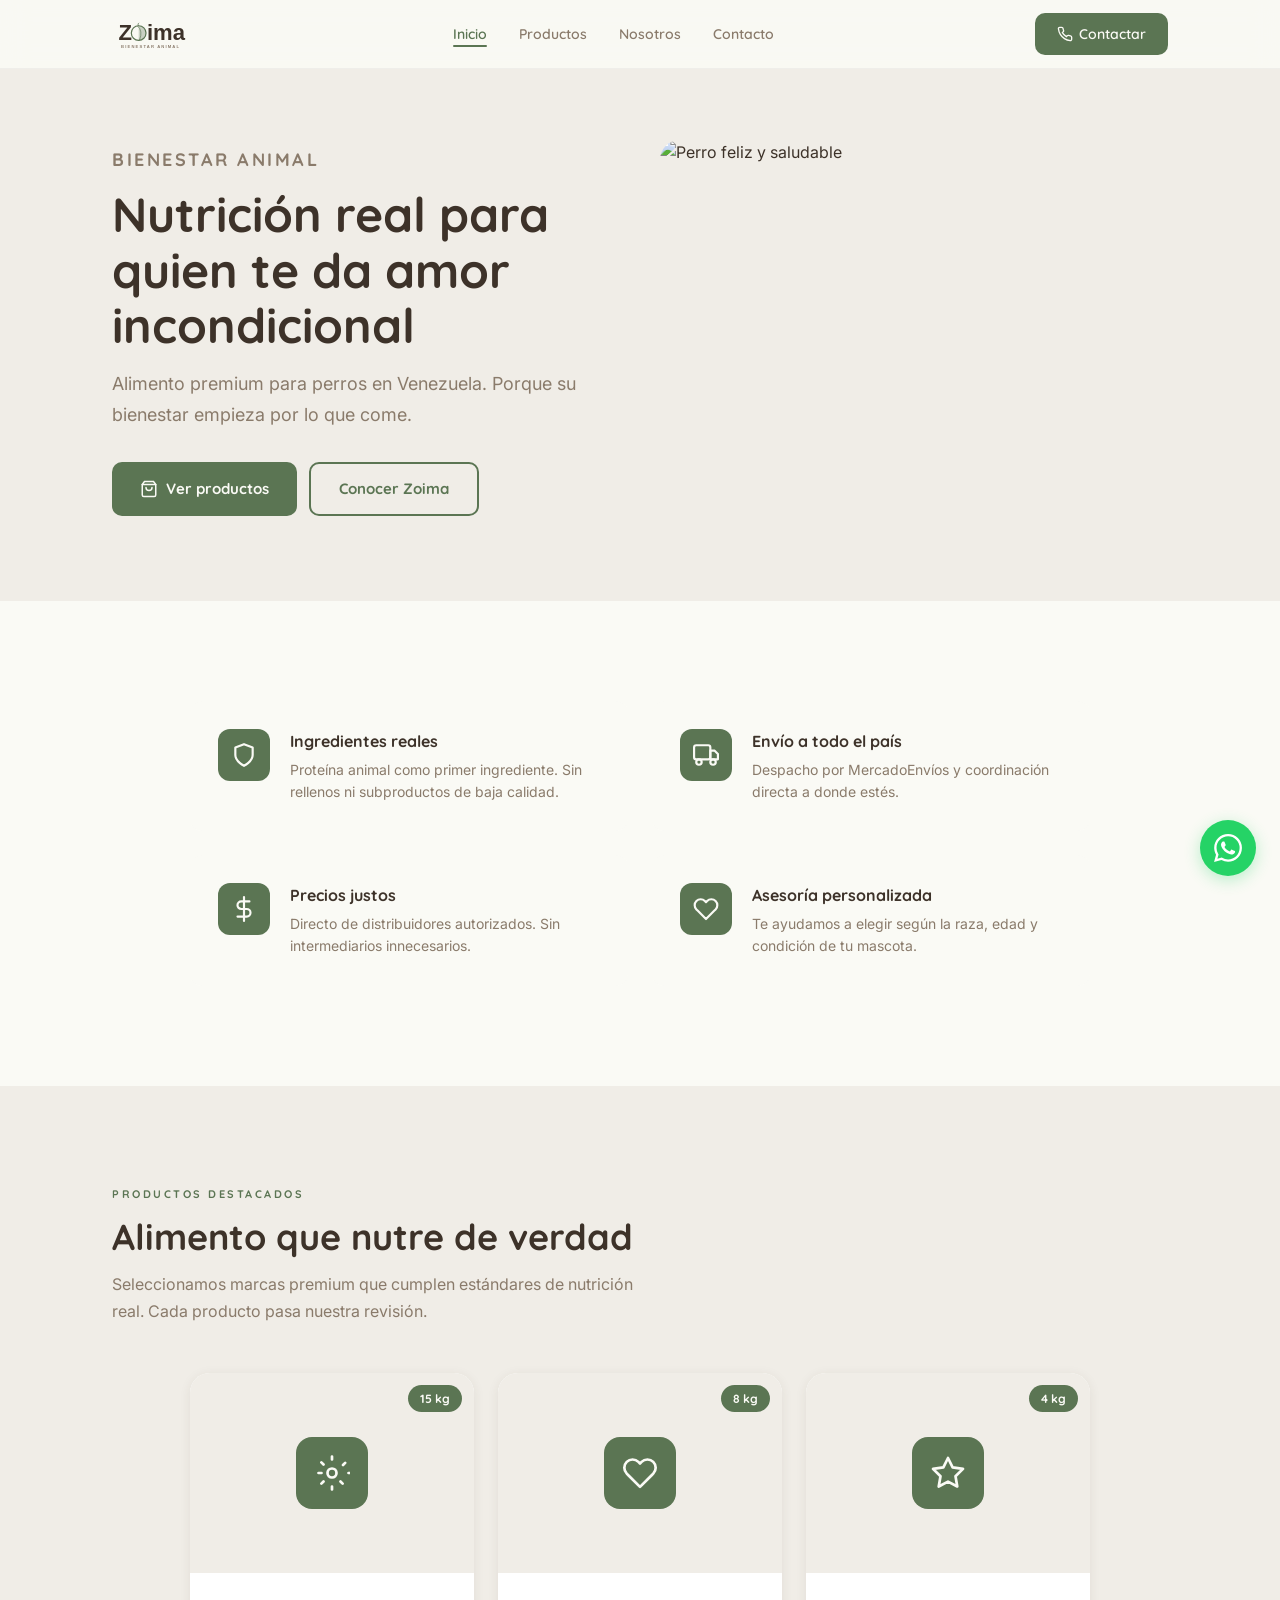
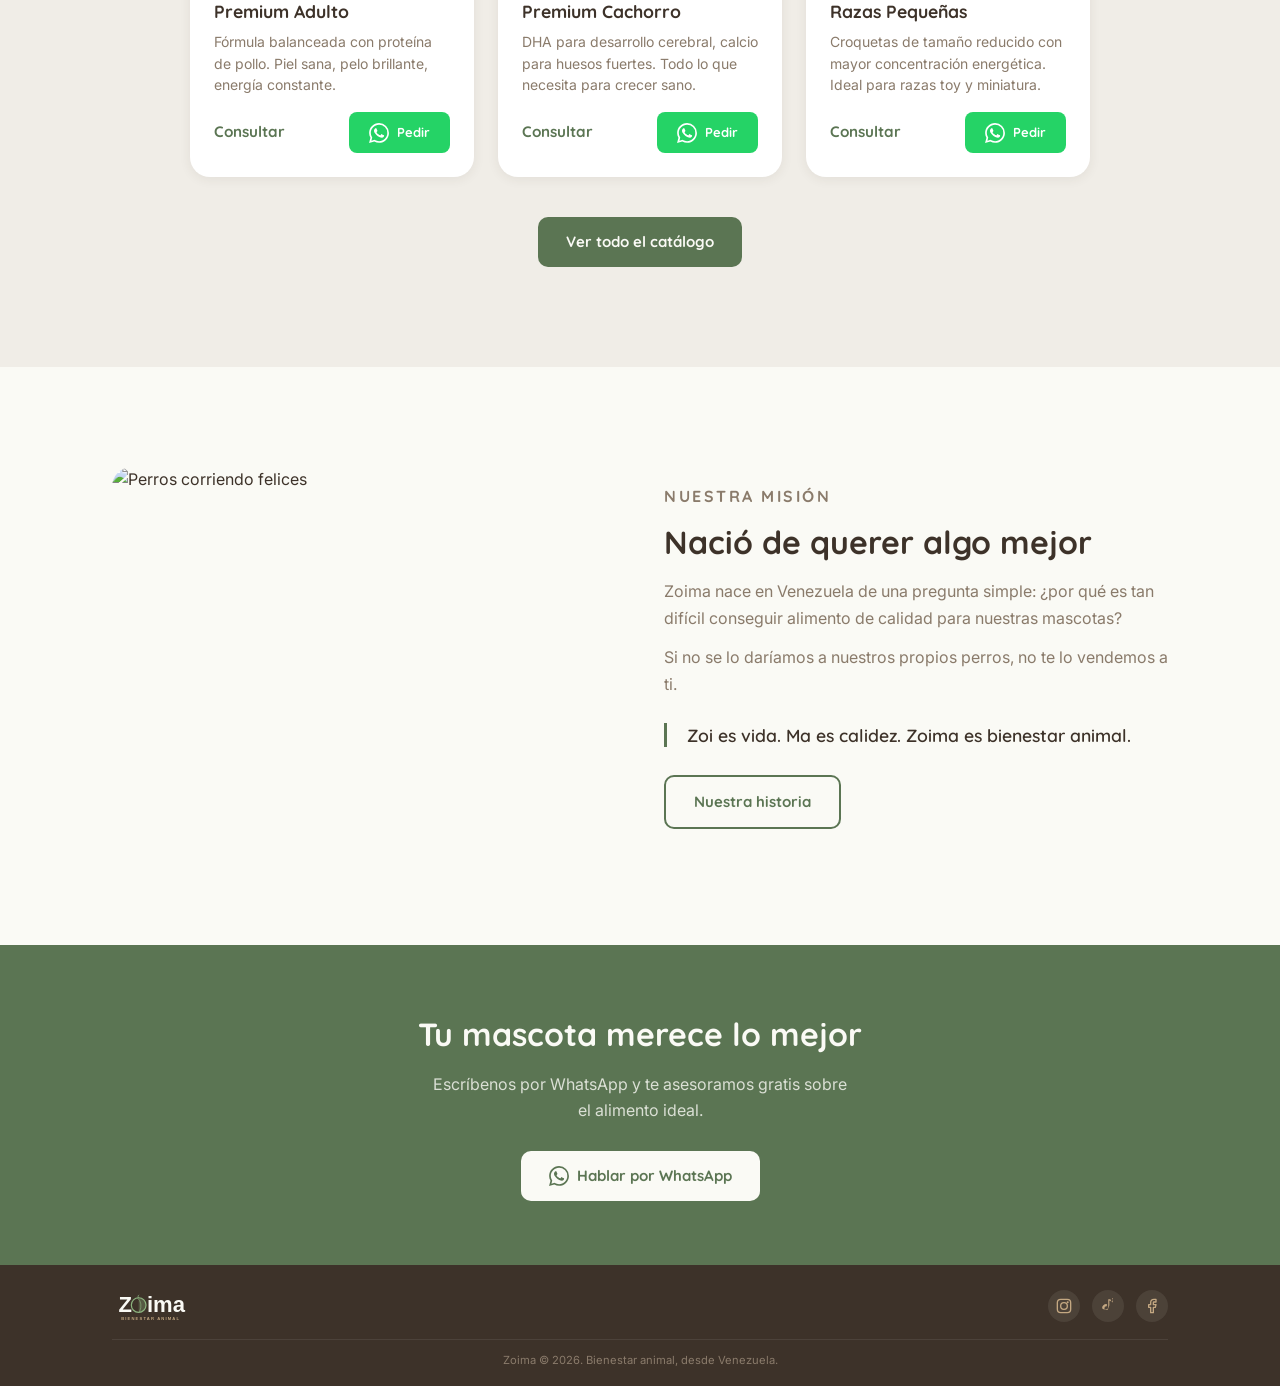
==== commit a2adfa5c: "fix: footer minimalista — quitar paginas, iconos sin texto, mas delgado QA fixes: tildes, acentos, c" ====
--- a/index.html
+++ b/index.html
@@ -4,12 +4,12 @@
 <meta charset="UTF-8">
 <meta name="viewport" content="width=device-width, initial-scale=1.0">
 <title>Zoima — Bienestar Animal</title>
-<meta name="description" content="Alimento premium para mascotas en Venezuela. Nutricion real para el bienestar de tu compañero.">
+<meta name="description" content="Alimento premium para mascotas en Venezuela. Nutrición real para el bienestar de tu compañero.">
 <link rel="icon" href="assets/favicon.svg" type="image/svg+xml">
 <link rel="apple-touch-icon" href="assets/favicon-192.svg">
 <link rel="canonical" href="https://zoi-ma.com/">
 <meta property="og:title" content="Zoima — Bienestar Animal">
-<meta property="og:description" content="Alimento premium para mascotas en Venezuela. Nutricion real para el bienestar de tu compañero.">
+<meta property="og:description" content="Alimento premium para mascotas en Venezuela. Nutrición real para el bienestar de tu compañero.">
 <meta property="og:type" content="website">
 <meta property="og:url" content="https://zoi-ma.com/">
 <link rel="preconnect" href="https://fonts.googleapis.com">
@@ -44,7 +44,7 @@
   <div class="container">
     <div class="page-hero-text">
       <p class="section-label">Bienestar animal</p>
-      <h1>Nutricion real para quien te da amor incondicional</h1>
+      <h1>Nutrición real para quien te da amor incondicional</h1>
       <p>Alimento premium para perros en Venezuela. Porque su bienestar empieza por lo que come.</p>
       <div style="display:flex;gap:12px;flex-wrap:wrap">
         <a href="productos.html" class="btn btn-primary">
@@ -63,14 +63,14 @@
 <!-- HIGHLIGHTS -->
 <section class="section">
   <div class="container">
-    <div class="features-grid" style="max-width:900px">
+    <div class="features-grid" style="max-width:900px;margin:0 auto">
       <div class="feature-card">
         <div class="feature-icon">
           <svg viewBox="0 0 24 24"><path d="M12 22s8-4 8-10V5l-8-3-8 3v7c0 6 8 10 8 10z"/></svg>
         </div>
         <div>
           <h3>Ingredientes reales</h3>
-          <p>Proteina animal como primer ingrediente. Sin rellenos ni subproductos de baja calidad.</p>
+          <p>Proteína animal como primer ingrediente. Sin rellenos ni subproductos de baja calidad.</p>
         </div>
       </div>
       <div class="feature-card">
@@ -78,8 +78,8 @@
           <svg viewBox="0 0 24 24"><rect x="1" y="3" width="15" height="13" rx="2"/><polygon points="16 8 20 8 23 11 23 16 16 16 16 8"/><circle cx="5.5" cy="18.5" r="2.5"/><circle cx="18.5" cy="18.5" r="2.5"/></svg>
         </div>
         <div>
-          <h3>Envio a todo el pais</h3>
-          <p>Despacho por MercadoEnvios y coordinacion directa a donde estes.</p>
+          <h3>Envío a todo el país</h3>
+          <p>Despacho por MercadoEnvíos y coordinación directa a donde estés.</p>
         </div>
       </div>
       <div class="feature-card">
@@ -96,8 +96,8 @@
           <svg viewBox="0 0 24 24"><path d="M20.84 4.61a5.5 5.5 0 00-7.78 0L12 5.67l-1.06-1.06a5.5 5.5 0 00-7.78 7.78l1.06 1.06L12 21.23l7.78-7.78 1.06-1.06a5.5 5.5 0 000-7.78z"/></svg>
         </div>
         <div>
-          <h3>Asesoria personalizada</h3>
-          <p>Te ayudamos a elegir segun la raza, edad y condicion de tu mascota.</p>
+          <h3>Asesoría personalizada</h3>
+          <p>Te ayudamos a elegir según la raza, edad y condición de tu mascota.</p>
         </div>
       </div>
     </div>
@@ -109,8 +109,8 @@
   <div class="container">
     <p class="section-label">Productos destacados</p>
     <h2 class="section-title">Alimento que nutre de verdad</h2>
-    <p class="section-desc">Seleccionamos marcas premium que cumplen estandares de nutricion real. Cada producto pasa nuestra revision.</p>
-    <div class="products-grid" style="max-width:900px">
+    <p class="section-desc">Seleccionamos marcas premium que cumplen estándares de nutrición real. Cada producto pasa nuestra revisión.</p>
+    <div class="products-grid" style="max-width:900px;margin:0 auto">
 
       <a href="https://wa.me/584120000000?text=Hola%20Zoima!%20Me%20interesa%20el%20Alimento%20Premium%20Adulto%2015kg.%20%C2%BFTienen%20disponible?" class="product-card" target="_blank" rel="noopener">
         <div class="product-card-image">
@@ -121,7 +121,7 @@
         </div>
         <div class="product-card-body">
           <h3>Premium Adulto</h3>
-          <p>Formula balanceada con proteina de pollo. Piel sana, pelo brillante, energia constante.</p>
+          <p>Fórmula balanceada con proteína de pollo. Piel sana, pelo brillante, energía constante.</p>
           <div class="product-card-footer">
             <span class="product-price">Consultar</span>
             <span class="btn btn-whatsapp btn-sm">
@@ -161,7 +161,7 @@
         </div>
         <div class="product-card-body">
           <h3>Razas Pequeñas</h3>
-          <p>Croquetas de tamaño reducido con mayor concentracion energetica. Ideal para razas toy y miniatura.</p>
+          <p>Croquetas de tamaño reducido con mayor concentración energética. Ideal para razas toy y miniatura.</p>
           <div class="product-card-footer">
             <span class="product-price">Consultar</span>
             <span class="btn btn-whatsapp btn-sm">
@@ -174,7 +174,7 @@
 
     </div>
     <div style="text-align:center;margin-top:40px">
-      <a href="productos.html" class="btn btn-primary">Ver todo el catalogo</a>
+      <a href="productos.html" class="btn btn-primary">Ver todo el catálogo</a>
     </div>
   </div>
 </section>
@@ -187,10 +187,10 @@
         <img src="https://images.unsplash.com/photo-1548199973-03cce0bbc87b?w=800&q=80&fit=crop" alt="Perros corriendo felices" loading="lazy">
       </div>
       <div class="split-text">
-        <p class="section-label">Nuestra mision</p>
-        <h2>Nacio de querer algo mejor</h2>
-        <p>Zoima nace en Venezuela de una pregunta simple: por que es tan dificil conseguir alimento de calidad para nuestras mascotas?</p>
-        <p>Si no se lo dariamos a nuestros propios perros, no te lo vendemos a ti.</p>
+        <p class="section-label">Nuestra misión</p>
+        <h2>Nació de querer algo mejor</h2>
+        <p>Zoima nace en Venezuela de una pregunta simple: ¿por qué es tan difícil conseguir alimento de calidad para nuestras mascotas?</p>
+        <p>Si no se lo daríamos a nuestros propios perros, no te lo vendemos a ti.</p>
         <blockquote>Zoi es vida. Ma es calidez. Zoima es bienestar animal.</blockquote>
         <div style="margin-top:28px">
           <a href="nosotros.html" class="btn btn-secondary">Nuestra historia</a>
@@ -204,8 +204,8 @@
 <section class="cta-banner">
   <div class="container">
     <h2>Tu mascota merece lo mejor</h2>
-    <p>Escribenos por WhatsApp y te asesoramos gratis sobre el alimento ideal.</p>
-    <a href="https://wa.me/584120000000?text=Hola%20Zoima!%20Necesito%20asesoria%20para%20el%20alimento%20de%20mi%20mascota." class="btn" target="_blank" rel="noopener">
+    <p>Escríbenos por WhatsApp y te asesoramos gratis sobre el alimento ideal.</p>
+    <a href="https://wa.me/584120000000?text=Hola%20Zoima!%20Necesito%20asesoría%20para%20el%20alimento%20de%20mi%20mascota." class="btn" target="_blank" rel="noopener">
       <svg width="20" height="20" viewBox="0 0 24 24" fill="currentColor"><path d="M17.472 14.382c-.297-.149-1.758-.867-2.03-.967-.273-.099-.471-.148-.67.15-.197.297-.767.966-.94 1.164-.173.199-.347.223-.644.075-.297-.15-1.255-.463-2.39-1.475-.883-.788-1.48-1.761-1.653-2.059-.173-.297-.018-.458.13-.606.134-.133.298-.347.446-.52.149-.174.198-.298.298-.497.099-.198.05-.371-.025-.52-.075-.149-.669-1.612-.916-2.207-.242-.579-.487-.5-.669-.51-.173-.008-.371-.01-.57-.01-.198 0-.52.074-.792.372-.272.297-1.04 1.016-1.04 2.479 0 1.462 1.065 2.875 1.213 3.074.149.198 2.096 3.2 5.077 4.487.709.306 1.262.489 1.694.625.712.227 1.36.195 1.871.118.571-.085 1.758-.719 2.006-1.413.248-.694.248-1.289.173-1.413-.074-.124-.272-.198-.57-.347m-5.421 7.403h-.004a9.87 9.87 0 01-5.031-1.378l-.361-.214-3.741.982.998-3.648-.235-.374a9.86 9.86 0 01-1.51-5.26c.001-5.45 4.436-9.884 9.888-9.884 2.64 0 5.122 1.03 6.988 2.898a9.825 9.825 0 012.893 6.994c-.003 5.45-4.437 9.884-9.885 9.884m8.413-18.297A11.815 11.815 0 0012.05 0C5.495 0 .16 5.335.157 11.892c0 2.096.547 4.142 1.588 5.945L.057 24l6.305-1.654a11.882 11.882 0 005.683 1.448h.005c6.554 0 11.89-5.335 11.893-11.893a11.821 11.821 0 00-3.48-8.413z"/></svg>
       Hablar por WhatsApp
     </a>
@@ -215,27 +215,14 @@
 <!-- FOOTER -->
 <footer>
   <div class="container">
-    <div class="footer-grid">
+    <div class="footer-main">
       <div class="footer-brand">
         <img src="assets/logo-completo-oscuro.svg" alt="Zoima" class="footer-logo">
-        <p>Nutricion premium para mascotas, desde Venezuela. Bienestar real para tu compañero.</p>
-      </div>
-      <div class="footer-links">
-        <h4>Paginas</h4>
-        <ul>
-          <li><a href="index.html">Inicio</a></li>
-          <li><a href="productos.html">Productos</a></li>
-          <li><a href="nosotros.html">Nosotros</a></li>
-          <li><a href="contacto.html">Contacto</a></li>
-        </ul>
-      </div>
-      <div class="footer-links">
-        <h4>Redes</h4>
-        <ul>
-          <li><a href="#" target="_blank" rel="noopener"><svg viewBox="0 0 24 24" fill="none" stroke="currentColor" stroke-width="2"><rect x="2" y="2" width="20" height="20" rx="5" ry="5"/><circle cx="12" cy="12" r="5"/><circle cx="17.5" cy="6.5" r="1.5" fill="currentColor" stroke="none"/></svg>Instagram</a></li>
-          <li><a href="#" target="_blank" rel="noopener"><svg viewBox="0 0 24 24" fill="currentColor" stroke="none"><path d="M19.59 6.69a4.83 4.83 0 01-3.77-4.25V2h-3.45v13.67a2.89 2.89 0 01-2.88 2.5 2.89 2.89 0 01-2.89-2.89 2.89 2.89 0 012.89-2.89c.28 0 .54.04.79.12V9a6.27 6.27 0 00-.79-.05A6.34 6.34 0 003.15 15.3a6.34 6.34 0 0010.86-4.43v-7a8.16 8.16 0 004.77 1.53v-3.4a4.85 4.85 0 01-.19-5.31z"/></svg>TikTok</a></li>
-          <li><a href="#" target="_blank" rel="noopener"><svg viewBox="0 0 24 24" fill="none" stroke="currentColor" stroke-width="2" stroke-linecap="round" stroke-linejoin="round"><path d="M18 2h-3a5 5 0 00-5 5v3H7v4h3v8h4v-8h3l1-4h-4V7a1 1 0 011-1h3z"/></svg>Facebook</a></li>
-        </ul>
+      </div>
+      <div class="footer-social">
+        <a href="#" aria-label="Instagram" target="_blank" rel="noopener"><svg viewBox="0 0 24 24" fill="none" stroke="currentColor" stroke-width="2"><rect x="2" y="2" width="20" height="20" rx="5" ry="5"/><circle cx="12" cy="12" r="5"/><circle cx="17.5" cy="6.5" r="1.5" fill="currentColor" stroke="none"/></svg></a>
+        <a href="#" aria-label="TikTok" target="_blank" rel="noopener"><svg viewBox="0 0 24 24" fill="currentColor" stroke="none"><path d="M19.59 6.69a4.83 4.83 0 01-3.77-4.25V2h-3.45v13.67a2.89 2.89 0 01-2.88 2.5 2.89 2.89 0 01-2.89-2.89 2.89 2.89 0 012.89-2.89c.28 0 .54.04.79.12V9a6.27 6.27 0 00-.79-.05A6.34 6.34 0 003.15 15.3a6.34 6.34 0 0010.86-4.43v-7a8.16 8.16 0 004.77 1.53v-3.4a4.85 4.85 0 01-.19-5.31z"/></svg></a>
+        <a href="#" aria-label="Facebook" target="_blank" rel="noopener"><svg viewBox="0 0 24 24" fill="none" stroke="currentColor" stroke-width="2" stroke-linecap="round" stroke-linejoin="round"><path d="M18 2h-3a5 5 0 00-5 5v3H7v4h3v8h4v-8h3l1-4h-4V7a1 1 0 011-1h3z"/></svg></a>
       </div>
     </div>
     <div class="footer-bottom">
--- a/styles.css
+++ b/styles.css
@@ -551,76 +551,70 @@
 
 /* ─── FOOTER ─── */
 footer {
-  padding: 32px 0 20px;
+  padding: 24px 0 16px;
   background: var(--carbon);
 }
 
-.footer-grid {
-  display: grid;
-  grid-template-columns: 1fr;
-  gap: 20px;
-  margin-bottom: 24px;
+.footer-main {
+  display: flex;
+  align-items: center;
+  justify-content: space-between;
+  gap: 16px;
+  margin-bottom: 16px;
+}
+
+.footer-brand {
+  display: flex;
+  align-items: center;
+  gap: 12px;
 }
 
 .footer-brand .footer-logo {
-  width: 90px;
-  margin-bottom: 8px;
+  width: 80px;
 }
 
 .footer-brand p {
-  font-size: 0.8rem;
+  font-size: 0.75rem;
   color: var(--dorado);
-  line-height: 1.5;
-  max-width: 260px;
-}
-
-.footer-links h4 {
-  font-family: var(--font-display);
-  font-weight: 700;
-  font-size: 0.75rem;
-  text-transform: uppercase;
-  letter-spacing: 2px;
-  color: var(--hoja);
-  margin-bottom: 10px;
-}
-
-.footer-links ul {
-  list-style: none;
-  display: flex;
-  flex-direction: column;
-  gap: 6px;
-}
-
-.footer-links a {
-  font-size: 0.85rem;
+  line-height: 1.4;
+}
+
+.footer-social {
+  display: flex;
+  gap: 12px;
+}
+
+.footer-social a {
+  display: flex;
+  align-items: center;
+  justify-content: center;
+  width: 32px;
+  height: 32px;
+  border-radius: 50%;
+  background: rgba(250, 250, 245, 0.08);
   color: var(--dorado);
-  transition: color var(--transition);
-  display: inline-flex;
-  align-items: center;
-  gap: 8px;
-}
-
-.footer-links a:hover { color: var(--blanco); }
-
-.footer-links a svg {
+  transition: background var(--transition), color var(--transition);
+}
+
+.footer-social a:hover {
+  background: var(--verde);
+  color: var(--blanco);
+}
+
+.footer-social a svg {
   width: 16px;
   height: 16px;
-  flex-shrink: 0;
 }
 
 .footer-bottom {
   border-top: 1px solid rgba(250, 250, 245, 0.08);
-  padding-top: 16px;
-  display: flex;
-  flex-wrap: wrap;
-  justify-content: space-between;
-  align-items: center;
-  gap: 12px;
+  padding-top: 12px;
+  text-align: center;
 }
 
 .footer-bottom p {
-  font-size: 0.8rem;
-  color: var(--dorado);
+  font-size: 0.7rem;
+  color: var(--gris-suave);
 }
 
 /* ─── WHATSAPP FLOAT ─── */
@@ -708,7 +702,6 @@
   .page-hero .container { grid-template-columns: 1fr 1fr; }
   .split { grid-template-columns: 1fr 1fr; }
   .split.reverse .split-image { order: -1; }
-  .footer-grid { grid-template-columns: 1.5fr 1fr 1fr; }
 }
 
 @media (min-width: 1024px) {
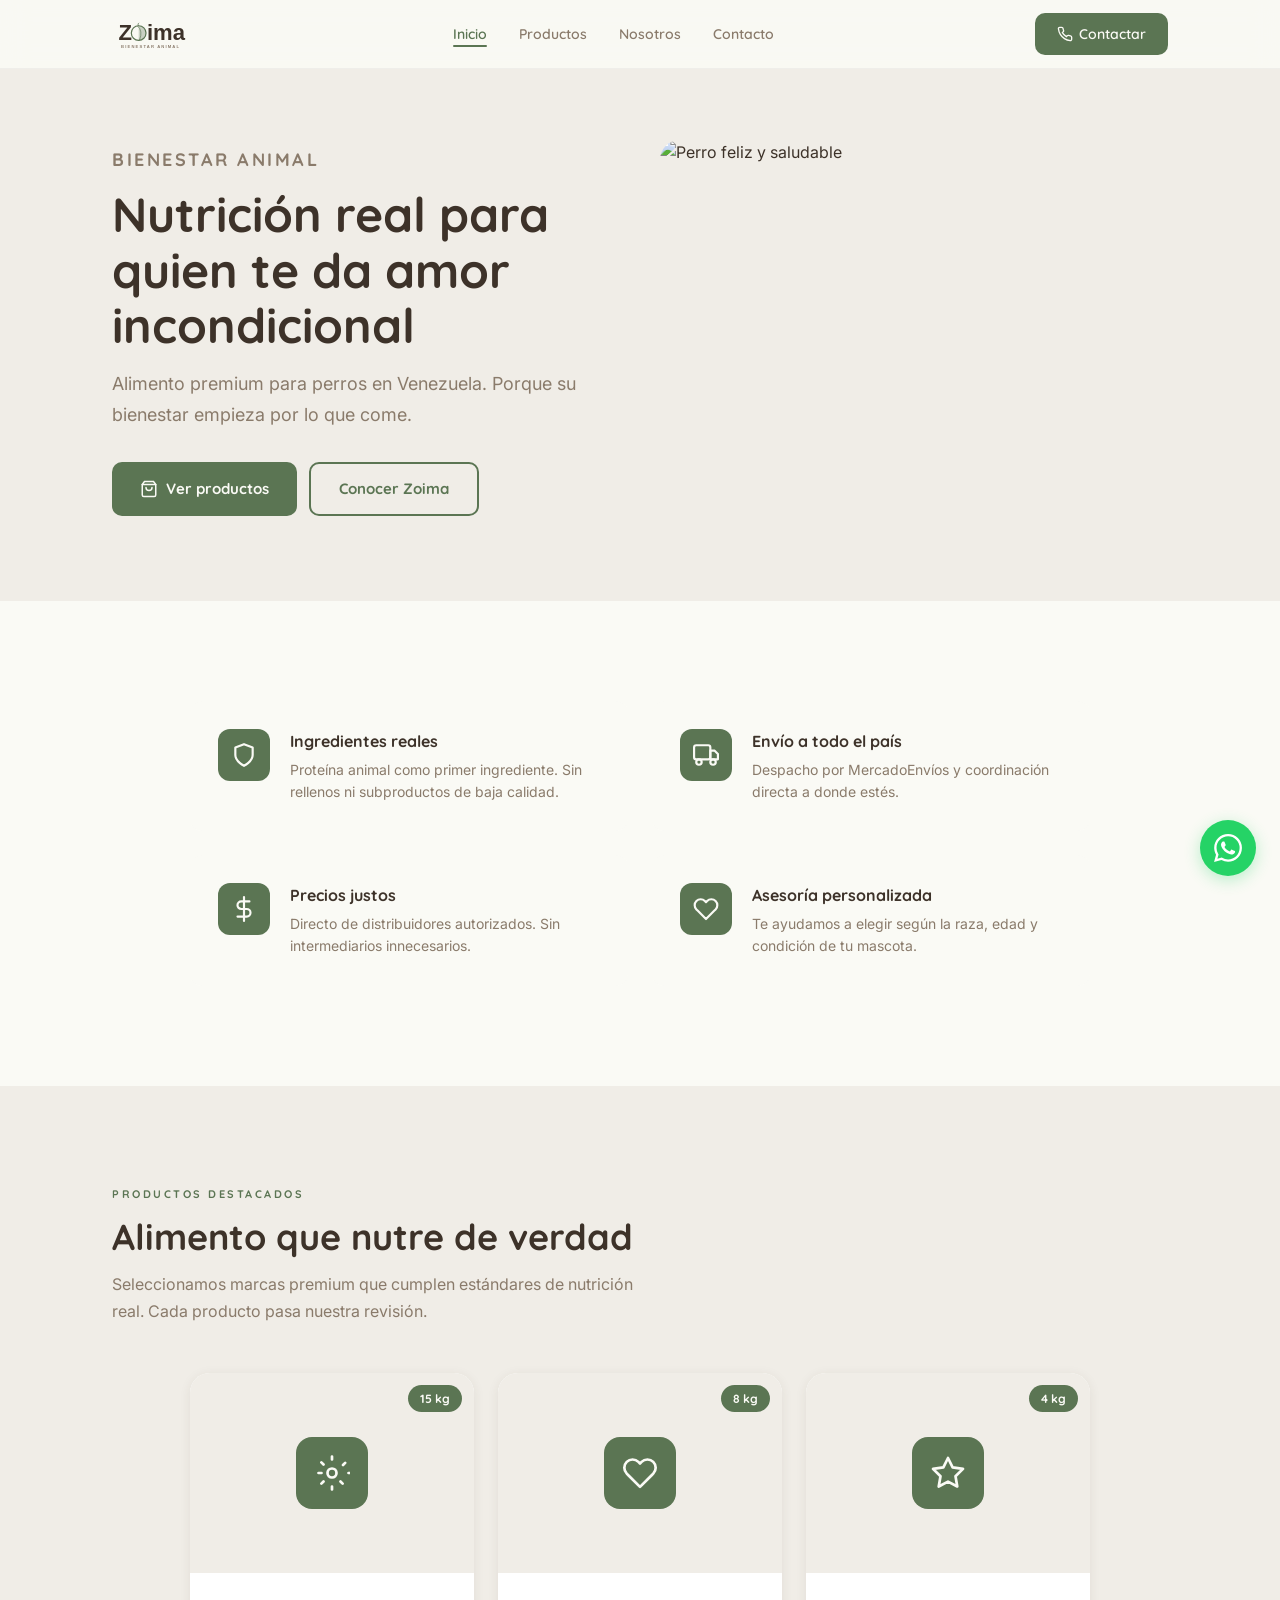
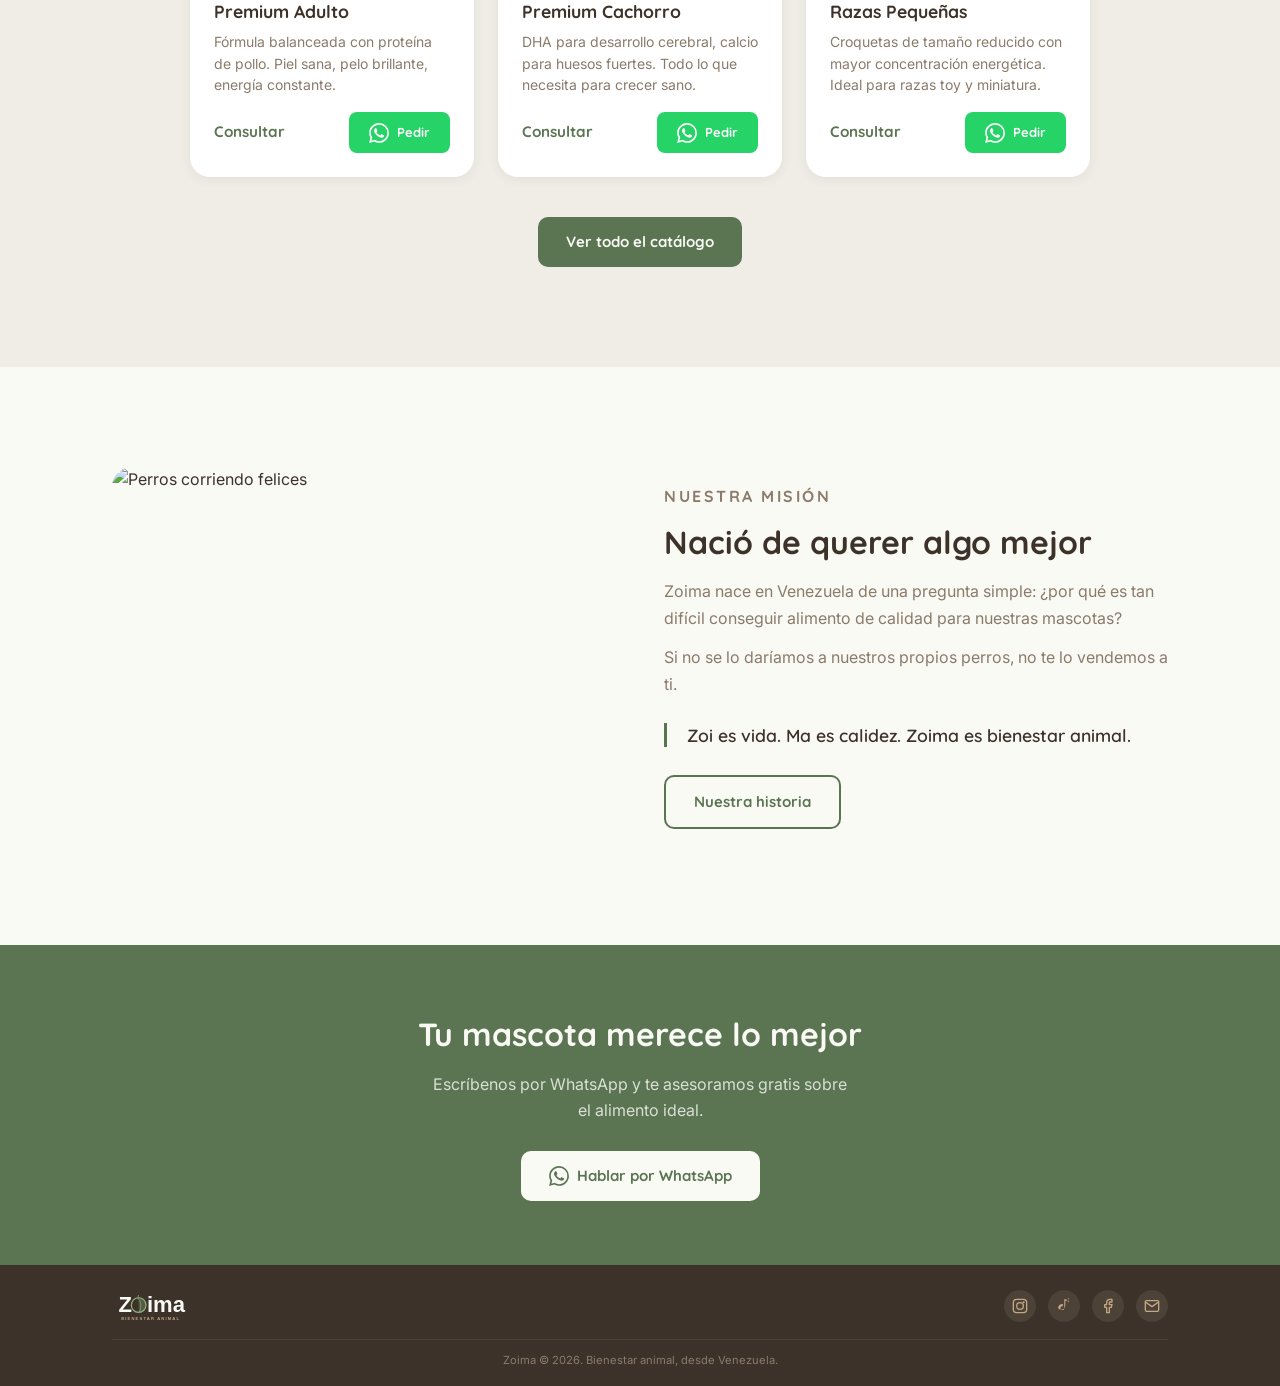
==== commit d8c721b2: "feat: agregar correos de contacto en la web - contacto.html: nueva tarjeta con hola@, ventas@, compr" ====
--- a/index.html
+++ b/index.html
@@ -223,6 +223,7 @@
         <a href="#" aria-label="Instagram" target="_blank" rel="noopener"><svg viewBox="0 0 24 24" fill="none" stroke="currentColor" stroke-width="2"><rect x="2" y="2" width="20" height="20" rx="5" ry="5"/><circle cx="12" cy="12" r="5"/><circle cx="17.5" cy="6.5" r="1.5" fill="currentColor" stroke="none"/></svg></a>
         <a href="#" aria-label="TikTok" target="_blank" rel="noopener"><svg viewBox="0 0 24 24" fill="currentColor" stroke="none"><path d="M19.59 6.69a4.83 4.83 0 01-3.77-4.25V2h-3.45v13.67a2.89 2.89 0 01-2.88 2.5 2.89 2.89 0 01-2.89-2.89 2.89 2.89 0 012.89-2.89c.28 0 .54.04.79.12V9a6.27 6.27 0 00-.79-.05A6.34 6.34 0 003.15 15.3a6.34 6.34 0 0010.86-4.43v-7a8.16 8.16 0 004.77 1.53v-3.4a4.85 4.85 0 01-.19-5.31z"/></svg></a>
         <a href="#" aria-label="Facebook" target="_blank" rel="noopener"><svg viewBox="0 0 24 24" fill="none" stroke="currentColor" stroke-width="2" stroke-linecap="round" stroke-linejoin="round"><path d="M18 2h-3a5 5 0 00-5 5v3H7v4h3v8h4v-8h3l1-4h-4V7a1 1 0 011-1h3z"/></svg></a>
+        <a href="mailto:hola@zoi-ma.com" aria-label="Email"><svg viewBox="0 0 24 24" fill="none" stroke="currentColor" stroke-width="2" stroke-linecap="round" stroke-linejoin="round"><path d="M4 4h16c1.1 0 2 .9 2 2v12c0 1.1-.9 2-2 2H4c-1.1 0-2-.9-2-2V6c0-1.1.9-2 2-2z"/><polyline points="22,6 12,13 2,6"/></svg></a>
       </div>
     </div>
     <div class="footer-bottom">
